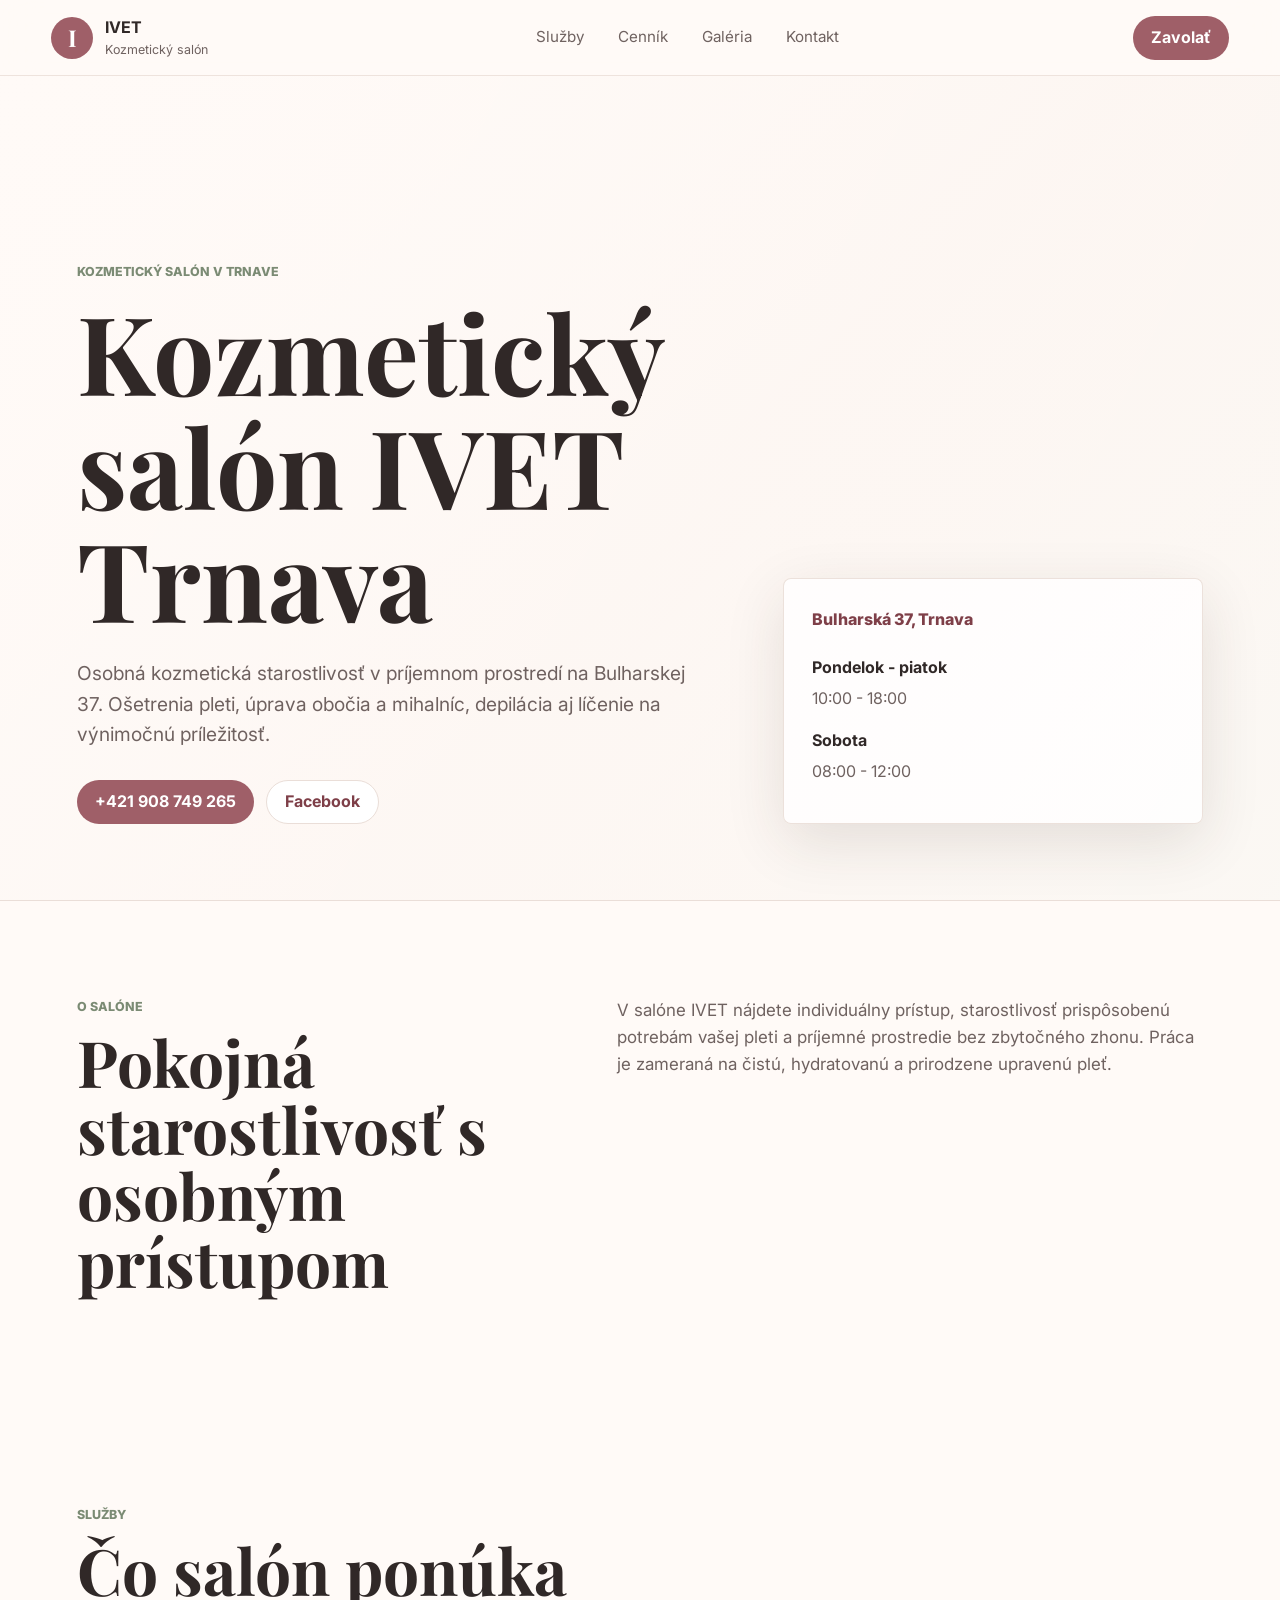
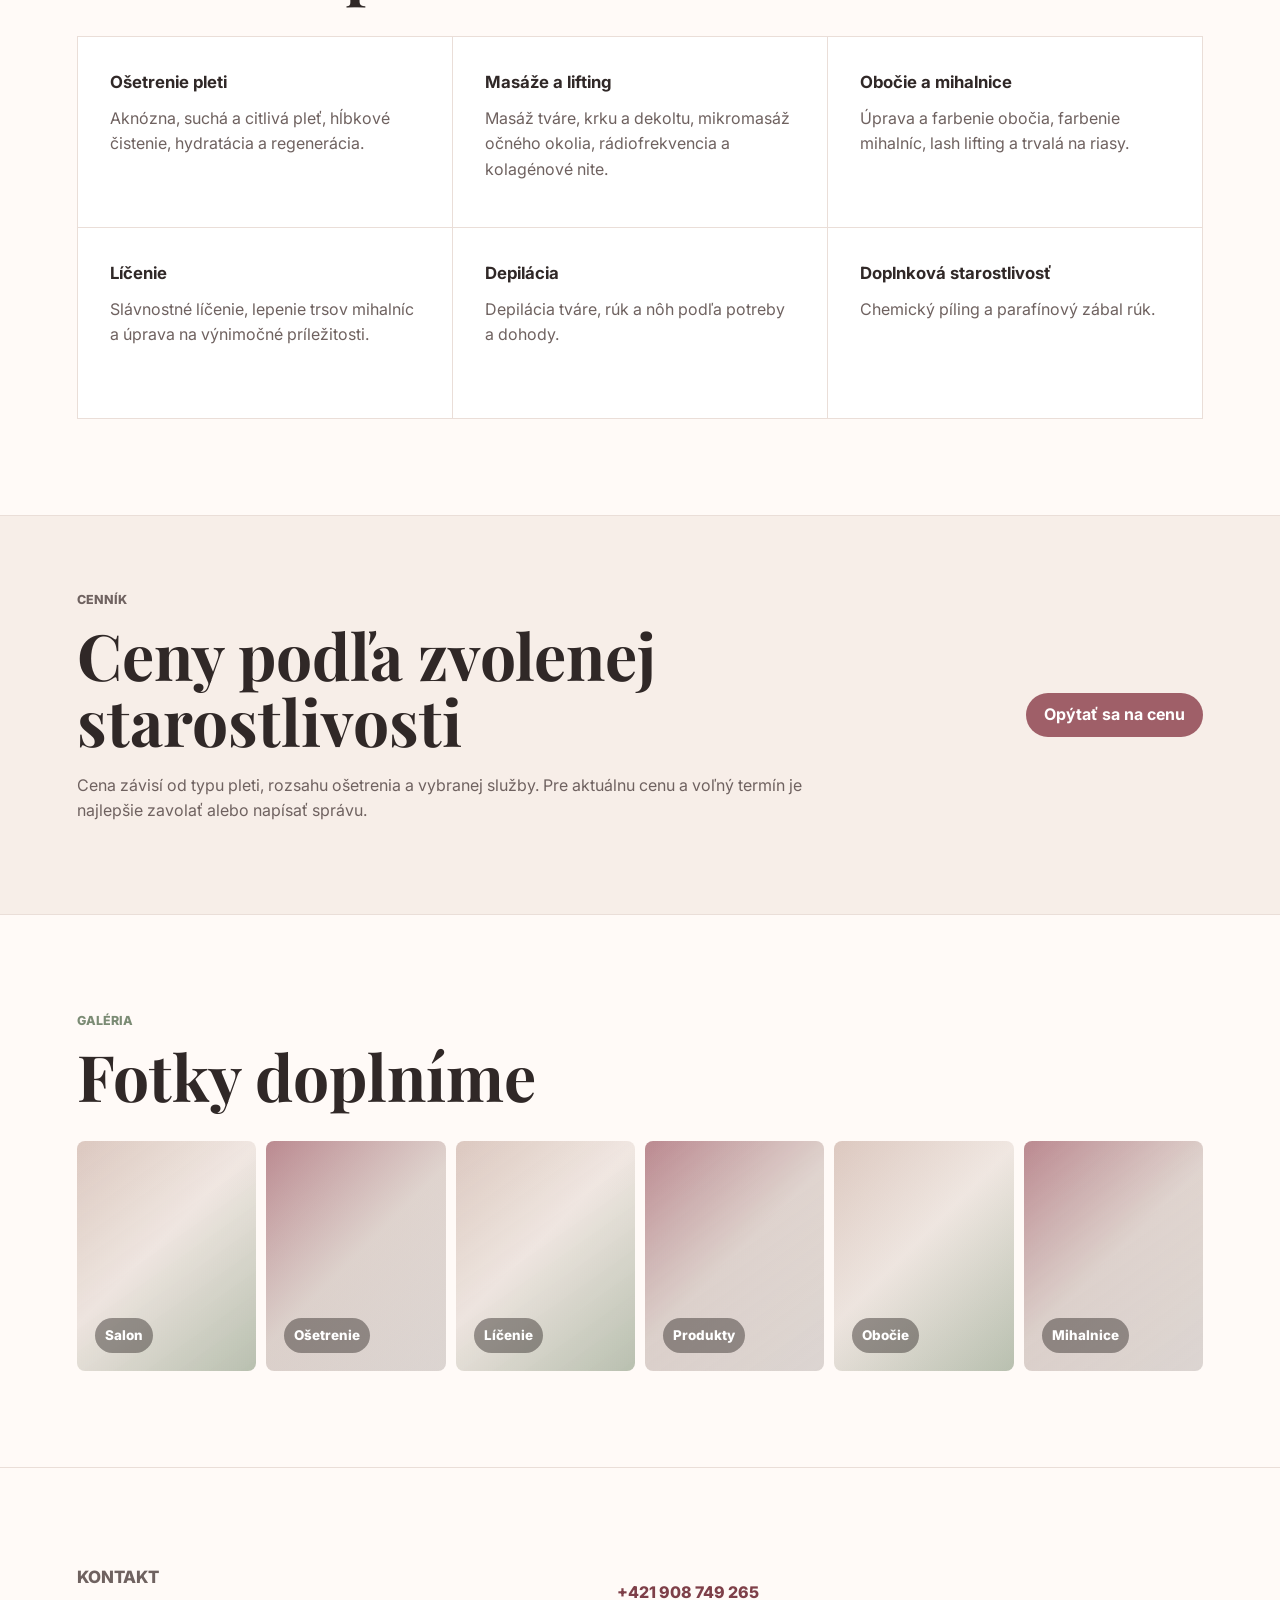
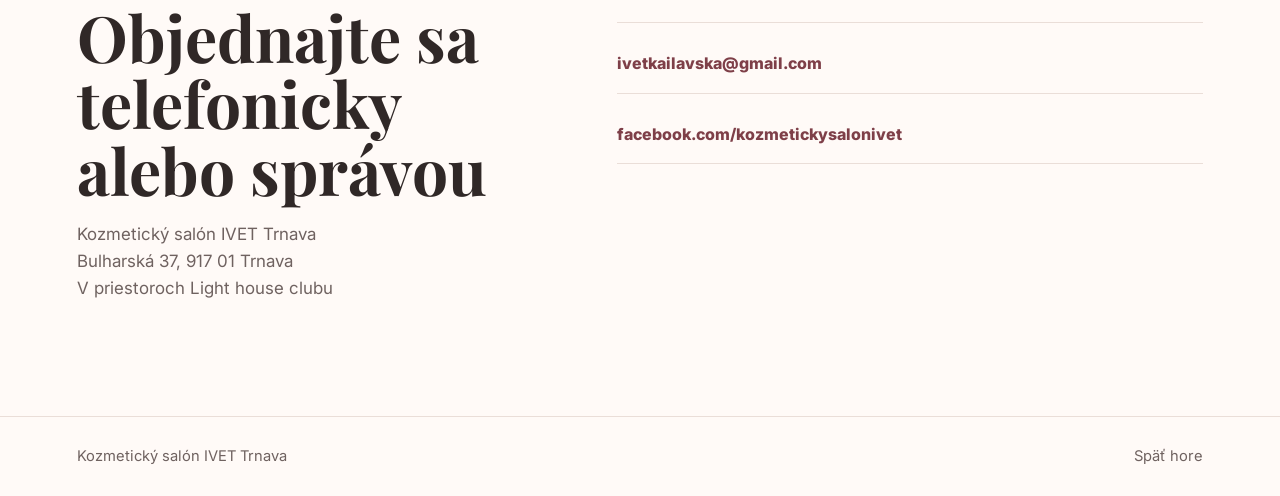
==== index.html @ cad1be72 "Initial salon website" ====
<!doctype html>
<html lang="sk">
  <head>
    <meta charset="utf-8" />
    <meta name="viewport" content="width=device-width, initial-scale=1" />
    <meta
      name="description"
      content="Kozmetický salón IVET Trnava - kozmetické ošetrenia pleti, obočie, mihalnice, depilácia a líčenie."
    />
    <title>Kozmetický salón IVET Trnava</title>
    <link rel="preconnect" href="https://fonts.googleapis.com" />
    <link rel="preconnect" href="https://fonts.gstatic.com" crossorigin />
    <link
      href="https://fonts.googleapis.com/css2?family=Inter:wght@400;500;600;700&family=Playfair+Display:wght@600;700&display=swap"
      rel="stylesheet"
    />
    <link rel="stylesheet" href="styles.css" />
  </head>
  <body>
    <header class="site-header" data-header>
      <a class="brand" href="#uvod" aria-label="Kozmetický salón IVET">
        <span class="brand-mark">I</span>
        <span>
          <strong>IVET</strong>
          <small>Kozmetický salón</small>
        </span>
      </a>
      <nav class="nav" aria-label="Hlavná navigácia">
        <a href="#sluzby">Služby</a>
        <a href="#cennik">Cenník</a>
        <a href="#galeria">Galéria</a>
        <a href="#kontakt">Kontakt</a>
      </nav>
      <a class="call-link" href="tel:+421908749265">Zavolať</a>
    </header>

    <main>
      <section class="hero" id="uvod">
        <div class="hero-copy">
          <p class="eyebrow">Kozmetický salón v Trnave</p>
          <h1>Kozmetický salón IVET Trnava</h1>
          <p class="lead">
            Osobná kozmetická starostlivosť v príjemnom prostredí na Bulharskej
            37. Ošetrenia pleti, úprava obočia a mihalníc, depilácia aj líčenie
            na výnimočnú príležitosť.
          </p>
          <div class="hero-actions">
            <a class="button primary" href="tel:+421908749265">+421 908 749 265</a>
            <a
              class="button secondary"
              href="https://www.facebook.com/kozmetickysalonivet"
              target="_blank"
              rel="noreferrer"
              >Facebook</a
            >
          </div>
        </div>
        <div class="hero-panel" aria-label="Základné informácie">
          <p>Bulharská 37, Trnava</p>
          <strong>Pondelok - piatok</strong>
          <span>10:00 - 18:00</span>
          <strong>Sobota</strong>
          <span>08:00 - 12:00</span>
        </div>
      </section>

      <section class="intro section">
        <div>
          <p class="eyebrow">O salóne</p>
          <h2>Pokojná starostlivosť s osobným prístupom</h2>
        </div>
        <p>
          V salóne IVET nájdete individuálny prístup, starostlivosť prispôsobenú
          potrebám vašej pleti a príjemné prostredie bez zbytočného zhonu.
          Práca je zameraná na čistú, hydratovanú a prirodzene upravenú pleť.
        </p>
      </section>

      <section class="section" id="sluzby">
        <div class="section-heading">
          <p class="eyebrow">Služby</p>
          <h2>Čo salón ponúka</h2>
        </div>
        <div class="service-grid">
          <article>
            <h3>Ošetrenie pleti</h3>
            <p>Aknózna, suchá a citlivá pleť, hĺbkové čistenie, hydratácia a regenerácia.</p>
          </article>
          <article>
            <h3>Masáže a lifting</h3>
            <p>Masáž tváre, krku a dekoltu, mikromasáž očného okolia, rádiofrekvencia a kolagénové nite.</p>
          </article>
          <article>
            <h3>Obočie a mihalnice</h3>
            <p>Úprava a farbenie obočia, farbenie mihalníc, lash lifting a trvalá na riasy.</p>
          </article>
          <article>
            <h3>Líčenie</h3>
            <p>Slávnostné líčenie, lepenie trsov mihalníc a úprava na výnimočné príležitosti.</p>
          </article>
          <article>
            <h3>Depilácia</h3>
            <p>Depilácia tváre, rúk a nôh podľa potreby a dohody.</p>
          </article>
          <article>
            <h3>Doplnková starostlivosť</h3>
            <p>Chemický píling a parafínový zábal rúk.</p>
          </article>
        </div>
      </section>

      <section class="price-band" id="cennik">
        <div>
          <p class="eyebrow">Cenník</p>
          <h2>Ceny podľa zvolenej starostlivosti</h2>
          <p>
            Cena závisí od typu pleti, rozsahu ošetrenia a vybranej služby.
            Pre aktuálnu cenu a voľný termín je najlepšie zavolať alebo napísať
            správu.
          </p>
        </div>
        <a class="button primary" href="tel:+421908749265">Opýtať sa na cenu</a>
      </section>

      <section class="section" id="galeria">
        <div class="section-heading">
          <p class="eyebrow">Galéria</p>
          <h2>Fotky doplníme</h2>
        </div>
        <div class="gallery">
          <div class="gallery-item"><span>Salon</span></div>
          <div class="gallery-item"><span>Ošetrenie</span></div>
          <div class="gallery-item"><span>Líčenie</span></div>
          <div class="gallery-item"><span>Produkty</span></div>
          <div class="gallery-item"><span>Obočie</span></div>
          <div class="gallery-item"><span>Mihalnice</span></div>
        </div>
      </section>

      <section class="contact section" id="kontakt">
        <div>
          <p class="eyebrow">Kontakt</p>
          <h2>Objednajte sa telefonicky alebo správou</h2>
          <p>
            Kozmetický salón IVET Trnava<br />
            Bulharská 37, 917 01 Trnava<br />
            V priestoroch Light house clubu
          </p>
        </div>
        <div class="contact-list">
          <a href="tel:+421908749265">+421 908 749 265</a>
          <a href="mailto:ivetkailavska@gmail.com">ivetkailavska@gmail.com</a>
          <a
            href="https://www.facebook.com/kozmetickysalonivet"
            target="_blank"
            rel="noreferrer"
            >facebook.com/kozmetickysalonivet</a
          >
        </div>
      </section>
    </main>

    <footer class="site-footer">
      <span>Kozmetický salón IVET Trnava</span>
      <a href="#uvod">Späť hore</a>
    </footer>

    <script src="script.js"></script>
  </body>
</html>
---- styles.css ----
:root {
  --bg: #fffaf7;
  --surface: #ffffff;
  --text: #302827;
  --muted: #6f6260;
  --line: #eaded8;
  --accent: #9f5f68;
  --accent-dark: #7e3f48;
  --sage: #7b8b74;
  --cream: #f7eee8;
  --shadow: 0 18px 60px rgba(58, 38, 33, 0.12);
}

* {
  box-sizing: border-box;
}

html {
  scroll-behavior: smooth;
}

body {
  margin: 0;
  background: var(--bg);
  color: var(--text);
  font-family: Inter, Arial, sans-serif;
  line-height: 1.6;
}

a {
  color: inherit;
  text-decoration: none;
}

.site-header {
  position: sticky;
  top: 0;
  z-index: 10;
  display: flex;
  align-items: center;
  justify-content: space-between;
  gap: 24px;
  min-height: 76px;
  padding: 14px clamp(18px, 4vw, 56px);
  background: rgba(255, 250, 247, 0.9);
  border-bottom: 1px solid rgba(234, 222, 216, 0.8);
  backdrop-filter: blur(18px);
  transition: box-shadow 160ms ease, background 160ms ease;
}

.site-header.is-scrolled {
  background: rgba(255, 250, 247, 0.96);
  box-shadow: 0 10px 30px rgba(58, 38, 33, 0.08);
}

.brand {
  display: inline-flex;
  align-items: center;
  gap: 12px;
  min-width: 190px;
}

.brand-mark {
  display: grid;
  width: 42px;
  height: 42px;
  place-items: center;
  border-radius: 50%;
  background: var(--accent);
  color: #fff;
  font-family: "Playfair Display", Georgia, serif;
  font-size: 1.45rem;
  font-weight: 700;
}

.brand strong,
.brand small {
  display: block;
}

.brand small {
  color: var(--muted);
  font-size: 0.78rem;
}

.nav {
  display: flex;
  align-items: center;
  justify-content: center;
  gap: clamp(14px, 3vw, 34px);
  color: var(--muted);
  font-size: 0.95rem;
}

.nav a,
.site-footer a {
  transition: color 160ms ease;
}

.nav a:hover,
.site-footer a:hover {
  color: var(--accent-dark);
}

.call-link,
.button {
  display: inline-flex;
  align-items: center;
  justify-content: center;
  min-height: 44px;
  padding: 0 18px;
  border-radius: 999px;
  font-weight: 700;
  white-space: nowrap;
}

.call-link,
.button.primary {
  background: var(--accent);
  color: #fff;
}

.button.secondary {
  border: 1px solid var(--line);
  background: #fff;
  color: var(--accent-dark);
}

.hero {
  display: grid;
  grid-template-columns: minmax(0, 1fr) minmax(280px, 420px);
  gap: clamp(28px, 6vw, 72px);
  align-items: end;
  min-height: calc(100vh - 76px);
  padding: clamp(56px, 9vw, 112px) clamp(18px, 6vw, 88px) clamp(44px, 7vw, 76px);
  background:
    linear-gradient(115deg, rgba(255, 250, 247, 0.96), rgba(255, 250, 247, 0.76)),
    linear-gradient(135deg, #fffaf7, #f3e5dc 54%, #eef1e9);
}

.hero-copy {
  max-width: 760px;
}

.eyebrow {
  margin: 0 0 12px;
  color: var(--sage);
  font-size: 0.78rem;
  font-weight: 800;
  letter-spacing: 0;
  text-transform: uppercase;
}

h1,
h2,
h3,
p {
  margin-top: 0;
}

h1,
h2 {
  font-family: "Playfair Display", Georgia, serif;
  line-height: 1.04;
}

h1 {
  max-width: 760px;
  margin-bottom: 24px;
  font-size: 6.8rem;
}

h2 {
  margin-bottom: 18px;
  font-size: 4rem;
}

h3 {
  margin-bottom: 10px;
  font-size: 1.05rem;
}

.lead {
  max-width: 650px;
  color: var(--muted);
  font-size: 1.2rem;
}

.hero-actions {
  display: flex;
  flex-wrap: wrap;
  gap: 12px;
  margin-top: 30px;
}

.hero-panel {
  display: grid;
  gap: 6px;
  padding: 28px;
  background: rgba(255, 255, 255, 0.78);
  border: 1px solid rgba(234, 222, 216, 0.9);
  border-radius: 8px;
  box-shadow: var(--shadow);
}

.hero-panel p {
  margin-bottom: 16px;
  color: var(--accent-dark);
  font-weight: 800;
}

.hero-panel span {
  margin-bottom: 10px;
  color: var(--muted);
}

.section {
  padding: clamp(54px, 8vw, 96px) clamp(18px, 6vw, 88px);
}

.intro,
.contact {
  display: grid;
  grid-template-columns: minmax(220px, 0.8fr) minmax(0, 1fr);
  gap: clamp(24px, 6vw, 72px);
  align-items: start;
  border-top: 1px solid var(--line);
}

.intro p:last-child,
.contact p {
  color: var(--muted);
  font-size: 1.06rem;
}

.section-heading {
  max-width: 760px;
  margin-bottom: 32px;
}

.service-grid {
  display: grid;
  grid-template-columns: repeat(3, minmax(0, 1fr));
  gap: 1px;
  background: var(--line);
  border: 1px solid var(--line);
}

.service-grid article {
  min-height: 190px;
  padding: clamp(22px, 3vw, 32px);
  background: var(--surface);
}

.service-grid p {
  margin-bottom: 0;
  color: var(--muted);
}

.price-band {
  display: grid;
  grid-template-columns: minmax(0, 1fr) auto;
  gap: 26px;
  align-items: center;
  padding: clamp(42px, 7vw, 74px) clamp(18px, 6vw, 88px);
  background: var(--cream);
  border-block: 1px solid var(--line);
}

.price-band p {
  max-width: 760px;
  color: var(--muted);
}

.gallery {
  display: grid;
  grid-template-columns: repeat(6, minmax(0, 1fr));
  gap: 10px;
}

.gallery-item {
  display: grid;
  min-height: 230px;
  place-items: end start;
  padding: 18px;
  overflow: hidden;
  border-radius: 8px;
  background:
    linear-gradient(145deg, rgba(255, 255, 255, 0.04), rgba(48, 40, 39, 0.1)),
    linear-gradient(135deg, #dbc6bd, #f7eee8 45%, #c8d1bf);
  color: #fff;
  font-weight: 800;
}

.gallery-item:nth-child(2n) {
  background:
    linear-gradient(145deg, rgba(255, 255, 255, 0.05), rgba(48, 40, 39, 0.14)),
    linear-gradient(135deg, #b7838a, #eaded8 50%, #f8f1ed);
}

.gallery-item span {
  padding: 7px 10px;
  border-radius: 999px;
  background: rgba(48, 40, 39, 0.45);
  font-size: 0.84rem;
}

.contact-list {
  display: grid;
  gap: 12px;
}

.contact-list a {
  display: block;
  padding: 16px 0;
  border-bottom: 1px solid var(--line);
  color: var(--accent-dark);
  font-weight: 800;
  overflow-wrap: anywhere;
}

.site-footer {
  display: flex;
  justify-content: space-between;
  gap: 20px;
  padding: 28px clamp(18px, 6vw, 88px);
  border-top: 1px solid var(--line);
  color: var(--muted);
  font-size: 0.92rem;
}

@media (max-width: 920px) {
  .site-header {
    flex-wrap: wrap;
  }

  .brand {
    min-width: auto;
  }

  .nav {
    order: 3;
    width: 100%;
    justify-content: flex-start;
    overflow-x: auto;
    padding-bottom: 2px;
  }

  .hero,
  .intro,
  .contact,
  .price-band {
    grid-template-columns: 1fr;
  }

  .hero {
    min-height: auto;
  }

  h1 {
    font-size: 4.8rem;
  }

  h2 {
    font-size: 3rem;
  }

  .price-band .button {
    justify-self: start;
  }

  .service-grid {
    grid-template-columns: repeat(2, minmax(0, 1fr));
  }

  .gallery {
    grid-template-columns: repeat(3, minmax(0, 1fr));
  }
}

@media (max-width: 620px) {
  .site-header {
    gap: 12px;
    min-height: auto;
  }

  .brand small {
    display: none;
  }

  .call-link {
    min-height: 40px;
    padding-inline: 14px;
  }

  .service-grid,
  .gallery {
    grid-template-columns: 1fr;
  }

  h1 {
    font-size: 3.1rem;
  }

  h2 {
    font-size: 2.2rem;
  }

  .lead {
    font-size: 1.05rem;
  }

  .gallery-item {
    min-height: 180px;
  }

  .site-footer {
    flex-direction: column;
  }
}
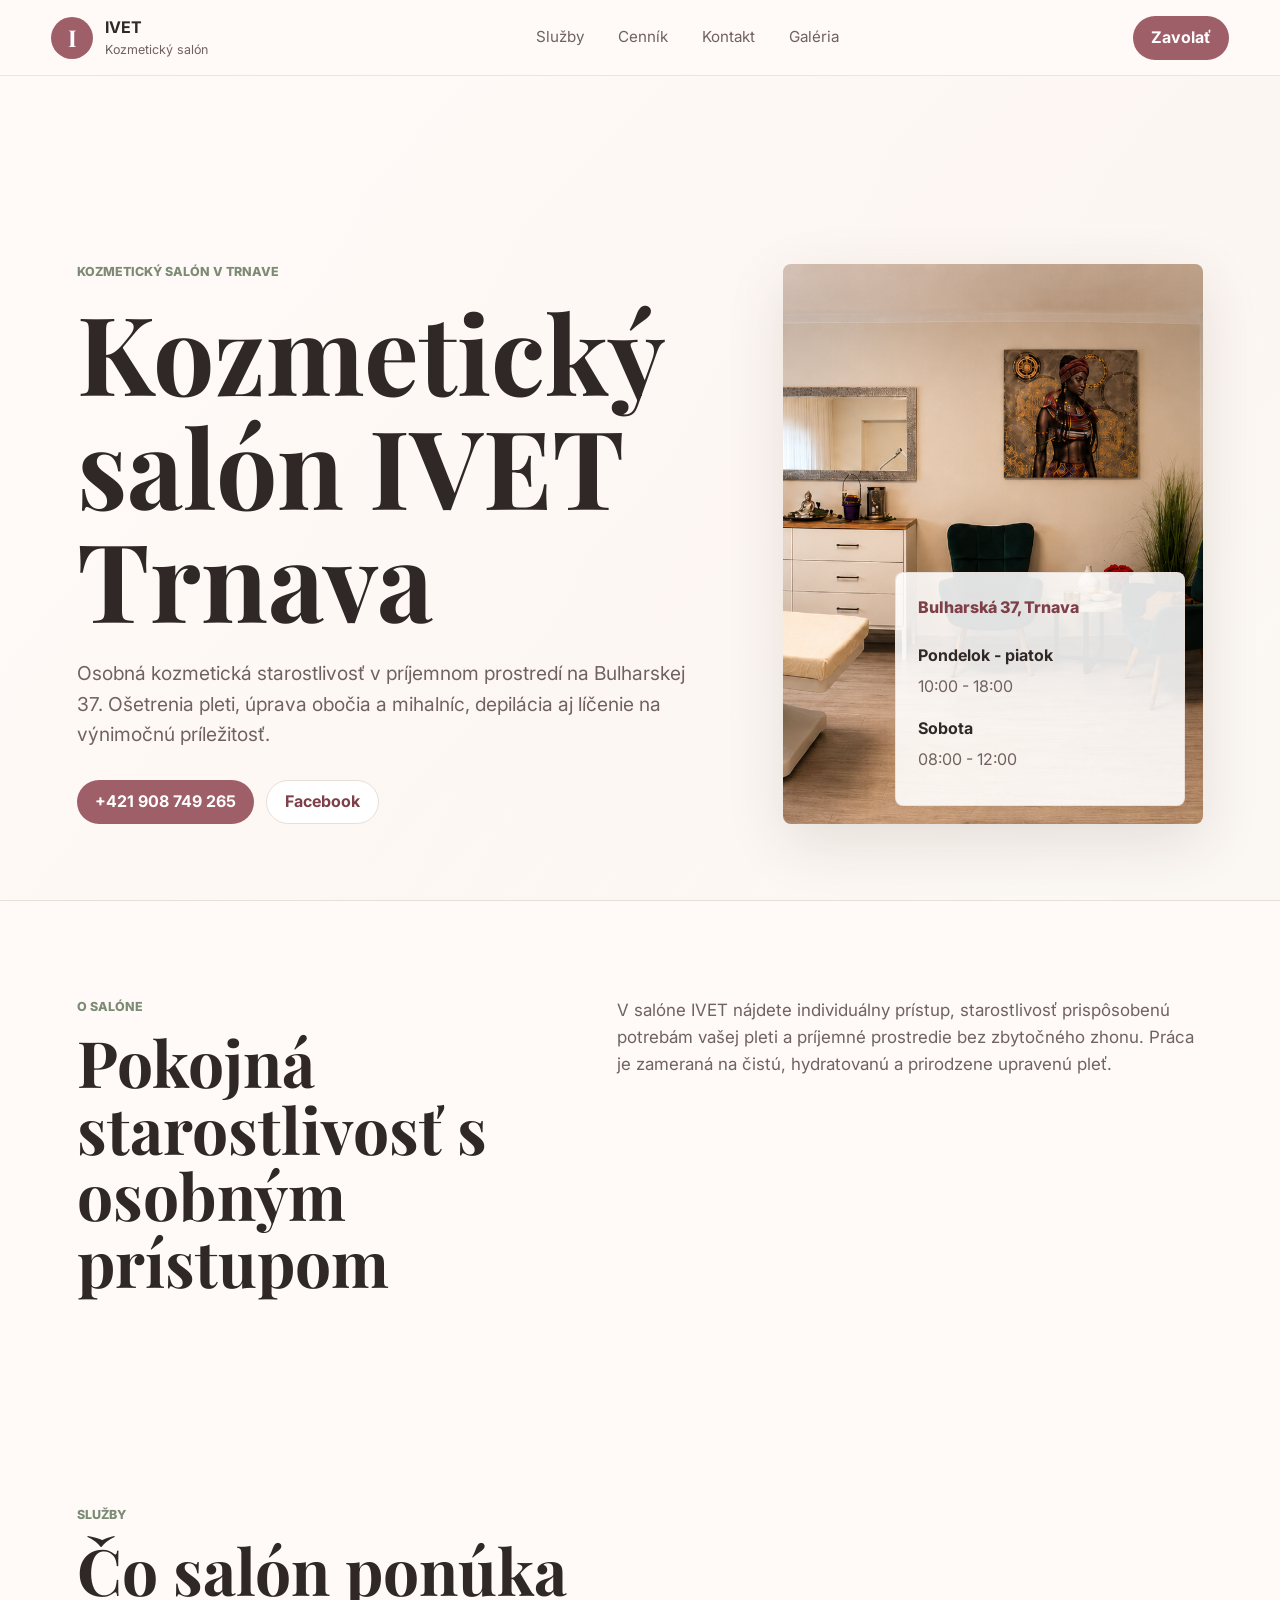
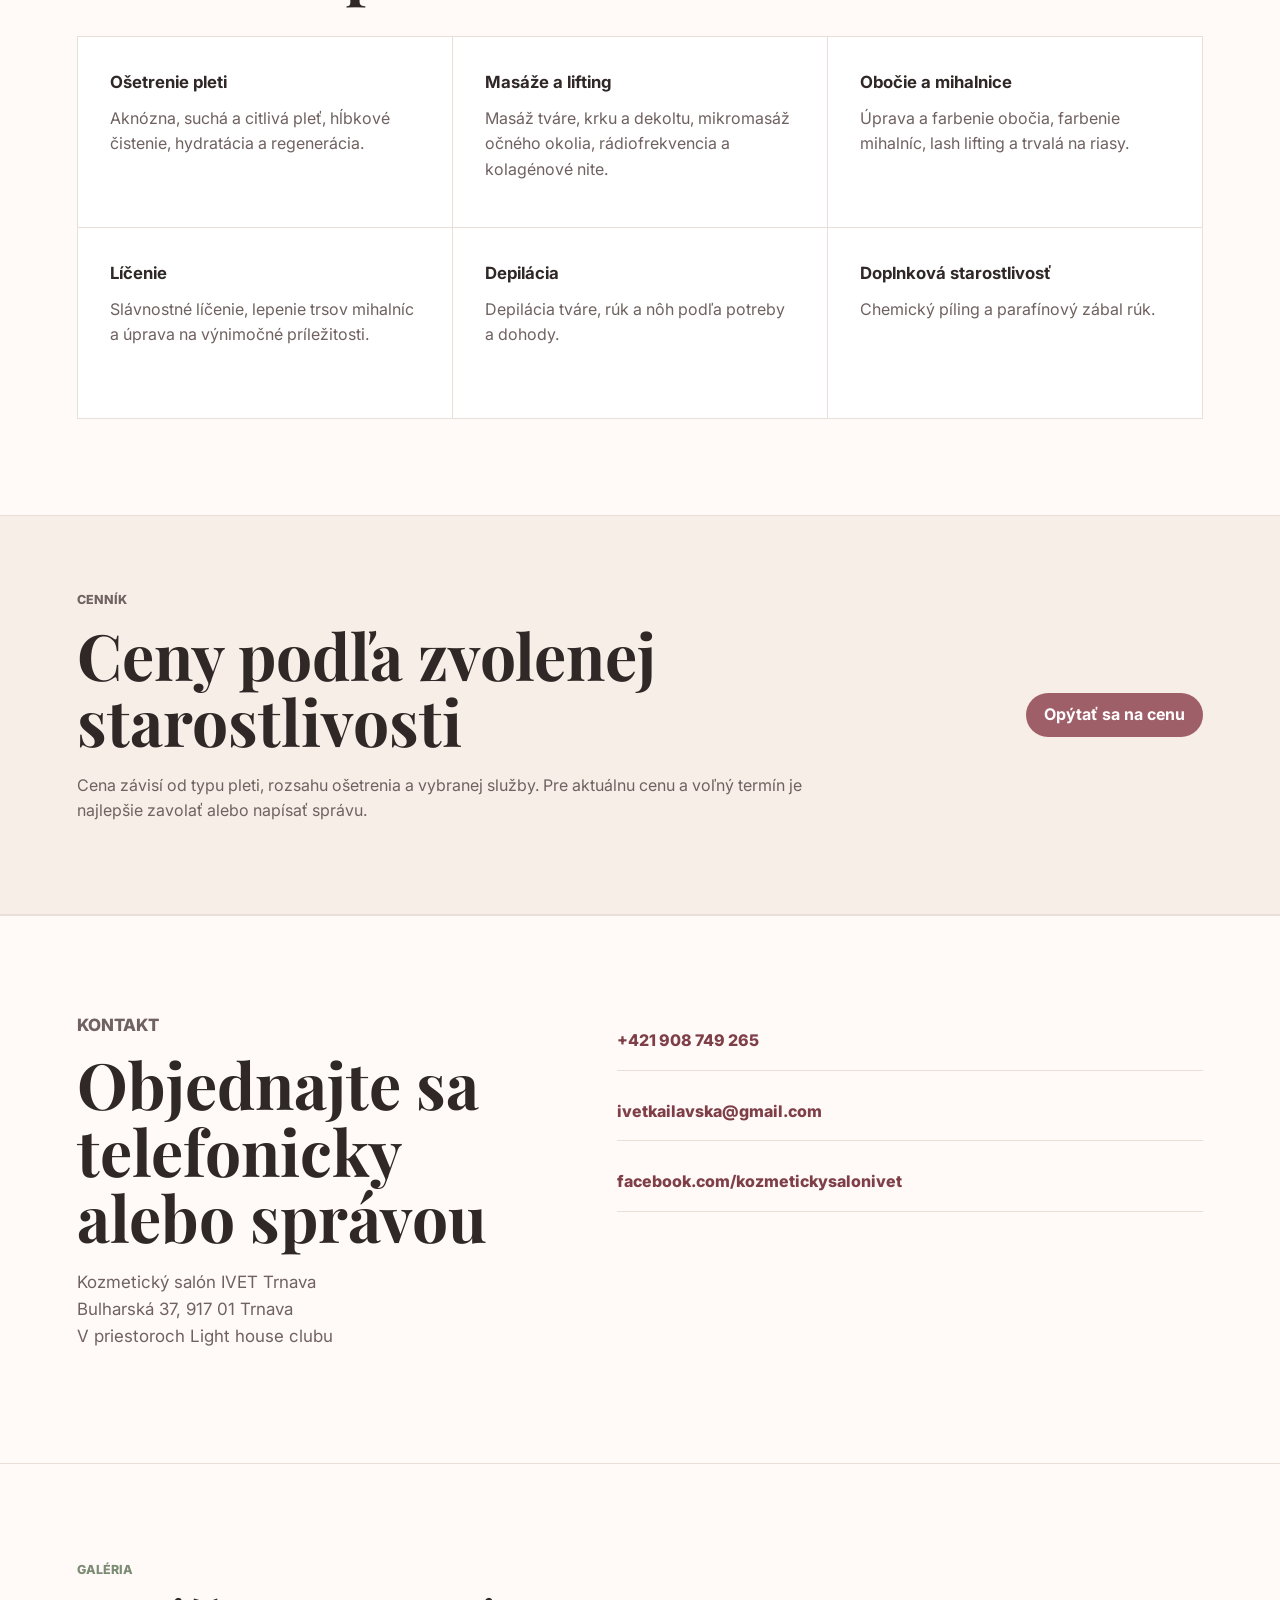
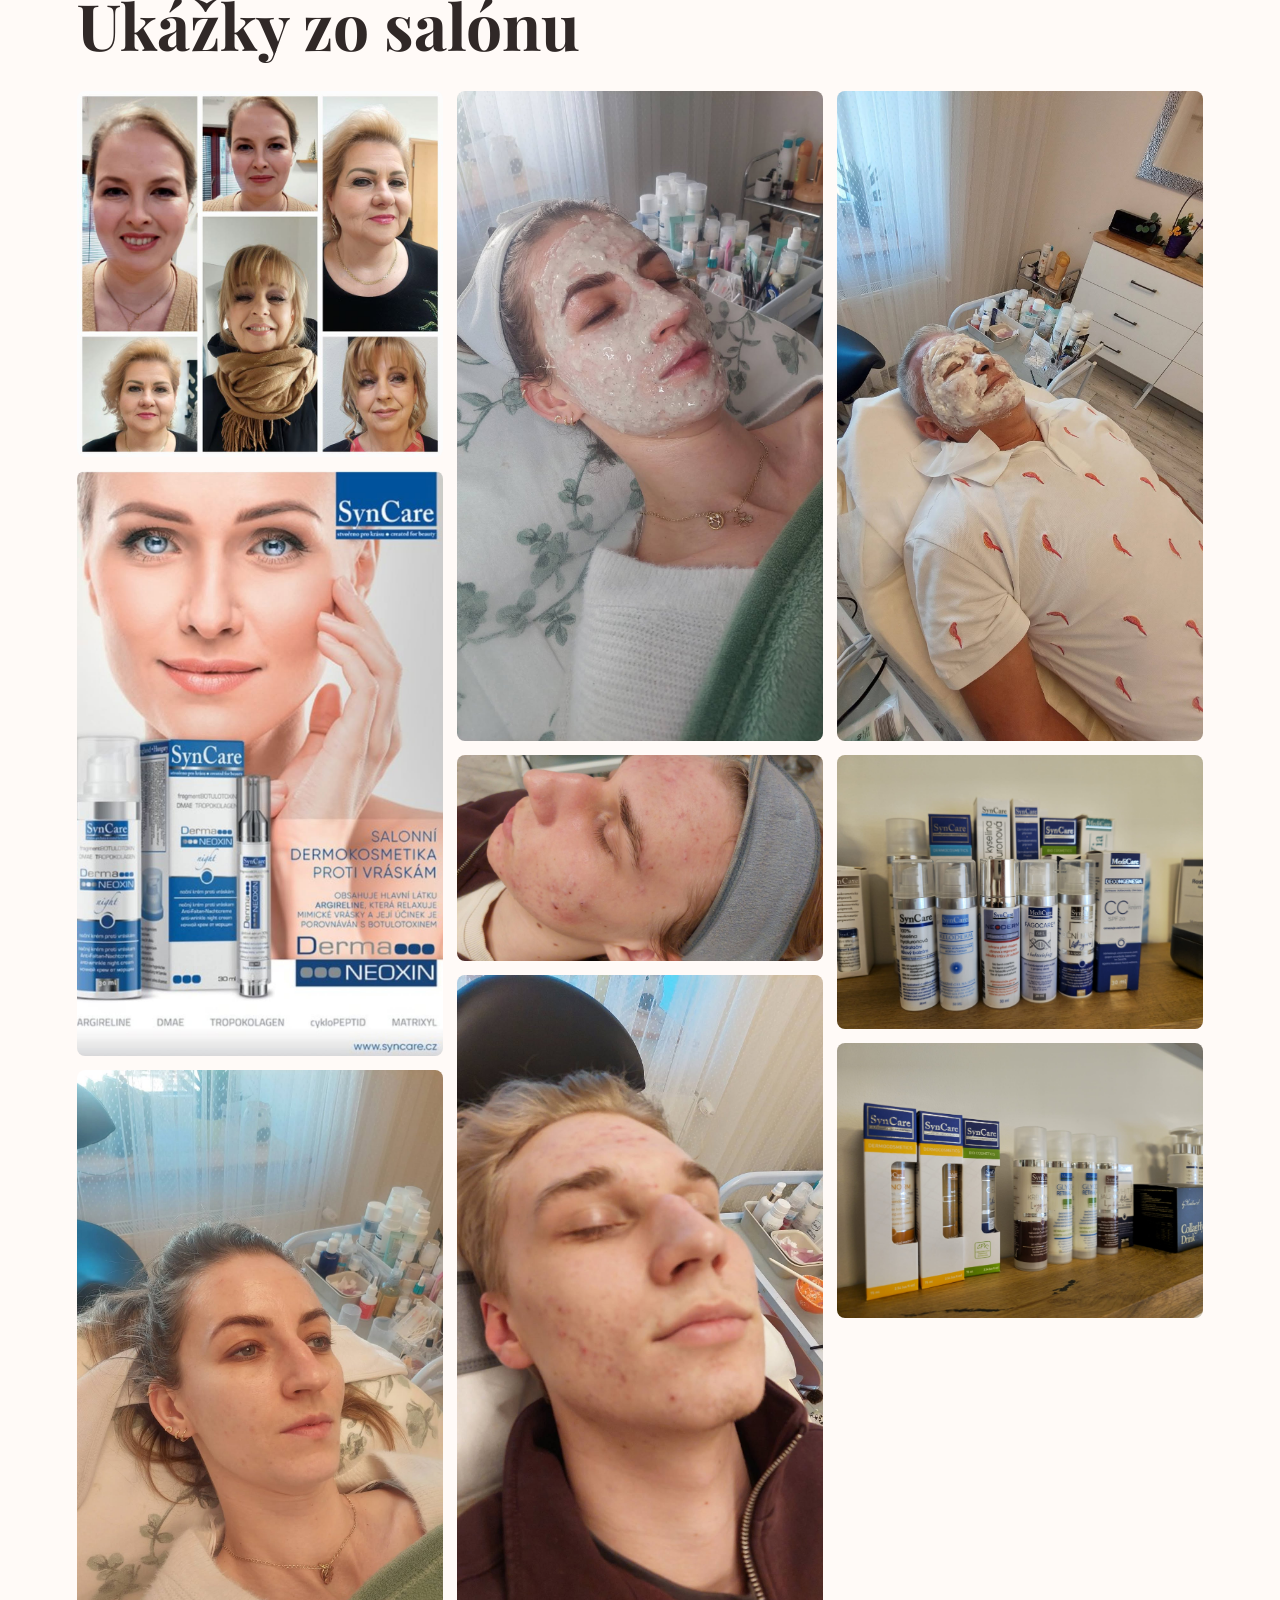
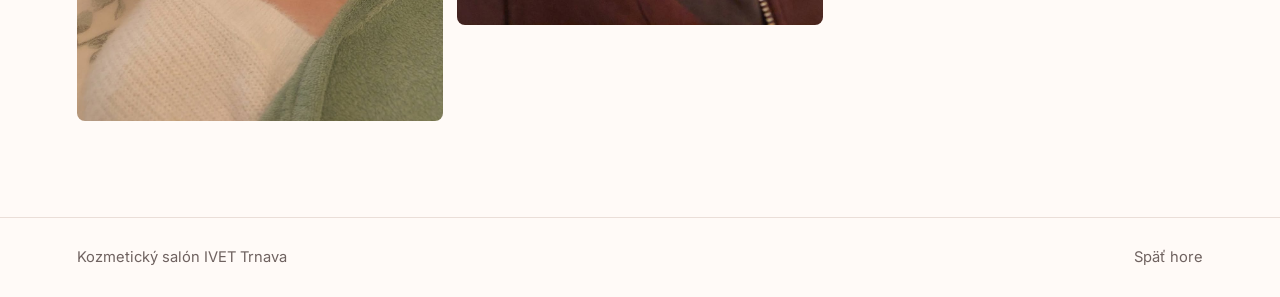
==== commit e1f8fcd4: "Add salon photos to homepage and gallery" ====
--- a/index.html
+++ b/index.html
@@ -28,8 +28,8 @@
       <nav class="nav" aria-label="Hlavná navigácia">
         <a href="#sluzby">Služby</a>
         <a href="#cennik">Cenník</a>
+        <a href="#kontakt">Kontakt</a>
         <a href="#galeria">Galéria</a>
-        <a href="#kontakt">Kontakt</a>
       </nav>
       <a class="call-link" href="tel:+421908749265">Zavolať</a>
     </header>
@@ -55,12 +55,15 @@
             >
           </div>
         </div>
-        <div class="hero-panel" aria-label="Základné informácie">
-          <p>Bulharská 37, Trnava</p>
-          <strong>Pondelok - piatok</strong>
-          <span>10:00 - 18:00</span>
-          <strong>Sobota</strong>
-          <span>08:00 - 12:00</span>
+        <div class="hero-photo">
+          <img src="assets/titulka.png" alt="Kozmetický salón IVET Trnava" />
+          <div class="hero-panel" aria-label="Základné informácie">
+            <p>Bulharská 37, Trnava</p>
+            <strong>Pondelok - piatok</strong>
+            <span>10:00 - 18:00</span>
+            <strong>Sobota</strong>
+            <span>08:00 - 12:00</span>
+          </div>
         </div>
       </section>
 
@@ -122,21 +125,6 @@
         <a class="button primary" href="tel:+421908749265">Opýtať sa na cenu</a>
       </section>
 
-      <section class="section" id="galeria">
-        <div class="section-heading">
-          <p class="eyebrow">Galéria</p>
-          <h2>Fotky doplníme</h2>
-        </div>
-        <div class="gallery">
-          <div class="gallery-item"><span>Salon</span></div>
-          <div class="gallery-item"><span>Ošetrenie</span></div>
-          <div class="gallery-item"><span>Líčenie</span></div>
-          <div class="gallery-item"><span>Produkty</span></div>
-          <div class="gallery-item"><span>Obočie</span></div>
-          <div class="gallery-item"><span>Mihalnice</span></div>
-        </div>
-      </section>
-
       <section class="contact section" id="kontakt">
         <div>
           <p class="eyebrow">Kontakt</p>
@@ -158,6 +146,24 @@
           >
         </div>
       </section>
+
+      <section class="section gallery-section" id="galeria">
+        <div class="section-heading">
+          <p class="eyebrow">Galéria</p>
+          <h2>Ukážky zo salónu</h2>
+        </div>
+        <div class="gallery">
+          <img src="assets/gallery/foto-01.jpg" alt="Ukážka zo salónu IVET" loading="lazy" />
+          <img src="assets/gallery/foto-02.jpg" alt="Ukážka zo salónu IVET" loading="lazy" />
+          <img src="assets/gallery/foto-03.jpg" alt="Ukážka zo salónu IVET" loading="lazy" />
+          <img src="assets/gallery/foto-04.jpg" alt="Ukážka zo salónu IVET" loading="lazy" />
+          <img src="assets/gallery/foto-05.jpg" alt="Ukážka zo salónu IVET" loading="lazy" />
+          <img src="assets/gallery/foto-06.jpg" alt="Ukážka zo salónu IVET" loading="lazy" />
+          <img src="assets/gallery/foto-07.jpg" alt="Ukážka zo salónu IVET" loading="lazy" />
+          <img src="assets/gallery/foto-08.jpeg" alt="Ukážka zo salónu IVET" loading="lazy" />
+          <img src="assets/gallery/foto-09.jpeg" alt="Ukážka zo salónu IVET" loading="lazy" />
+        </div>
+      </section>
     </main>
 
     <footer class="site-footer">
--- a/styles.css
+++ b/styles.css
@@ -194,13 +194,33 @@
 }
 
 .hero-panel {
+  position: absolute;
+  right: 18px;
+  bottom: 18px;
   display: grid;
   gap: 6px;
-  padding: 28px;
-  background: rgba(255, 255, 255, 0.78);
+  width: min(78%, 290px);
+  padding: 22px;
+  background: rgba(255, 255, 255, 0.88);
   border: 1px solid rgba(234, 222, 216, 0.9);
   border-radius: 8px;
   box-shadow: var(--shadow);
+}
+
+.hero-photo {
+  position: relative;
+  min-height: 560px;
+  overflow: hidden;
+  border-radius: 8px;
+  box-shadow: var(--shadow);
+}
+
+.hero-photo img {
+  display: block;
+  width: 100%;
+  height: 100%;
+  min-height: 560px;
+  object-fit: cover;
 }
 
 .hero-panel p {
@@ -272,42 +292,27 @@
   color: var(--muted);
 }
 
+.contact-list {
+  display: grid;
+  gap: 12px;
+}
+
+.gallery-section {
+  border-top: 1px solid var(--line);
+}
+
 .gallery {
-  display: grid;
-  grid-template-columns: repeat(6, minmax(0, 1fr));
-  gap: 10px;
-}
-
-.gallery-item {
-  display: grid;
-  min-height: 230px;
-  place-items: end start;
-  padding: 18px;
-  overflow: hidden;
+  column-count: 3;
+  column-gap: 14px;
+}
+
+.gallery img {
+  display: block;
+  width: 100%;
+  margin: 0 0 14px;
+  break-inside: avoid;
   border-radius: 8px;
-  background:
-    linear-gradient(145deg, rgba(255, 255, 255, 0.04), rgba(48, 40, 39, 0.1)),
-    linear-gradient(135deg, #dbc6bd, #f7eee8 45%, #c8d1bf);
-  color: #fff;
-  font-weight: 800;
-}
-
-.gallery-item:nth-child(2n) {
-  background:
-    linear-gradient(145deg, rgba(255, 255, 255, 0.05), rgba(48, 40, 39, 0.14)),
-    linear-gradient(135deg, #b7838a, #eaded8 50%, #f8f1ed);
-}
-
-.gallery-item span {
-  padding: 7px 10px;
-  border-radius: 999px;
-  background: rgba(48, 40, 39, 0.45);
-  font-size: 0.84rem;
-}
-
-.contact-list {
-  display: grid;
-  gap: 12px;
+  background: var(--cream);
 }
 
 .contact-list a {
@@ -357,6 +362,11 @@
     min-height: auto;
   }
 
+  .hero-photo,
+  .hero-photo img {
+    min-height: 440px;
+  }
+
   h1 {
     font-size: 4.8rem;
   }
@@ -374,7 +384,7 @@
   }
 
   .gallery {
-    grid-template-columns: repeat(3, minmax(0, 1fr));
+    column-count: 2;
   }
 }
 
@@ -393,9 +403,24 @@
     padding-inline: 14px;
   }
 
-  .service-grid,
+  .service-grid {
+    grid-template-columns: 1fr;
+  }
+
+  .hero-photo,
+  .hero-photo img {
+    min-height: 360px;
+  }
+
+  .hero-panel {
+    position: static;
+    width: auto;
+    border-radius: 0;
+    box-shadow: none;
+  }
+
   .gallery {
-    grid-template-columns: 1fr;
+    column-count: 1;
   }
 
   h1 {
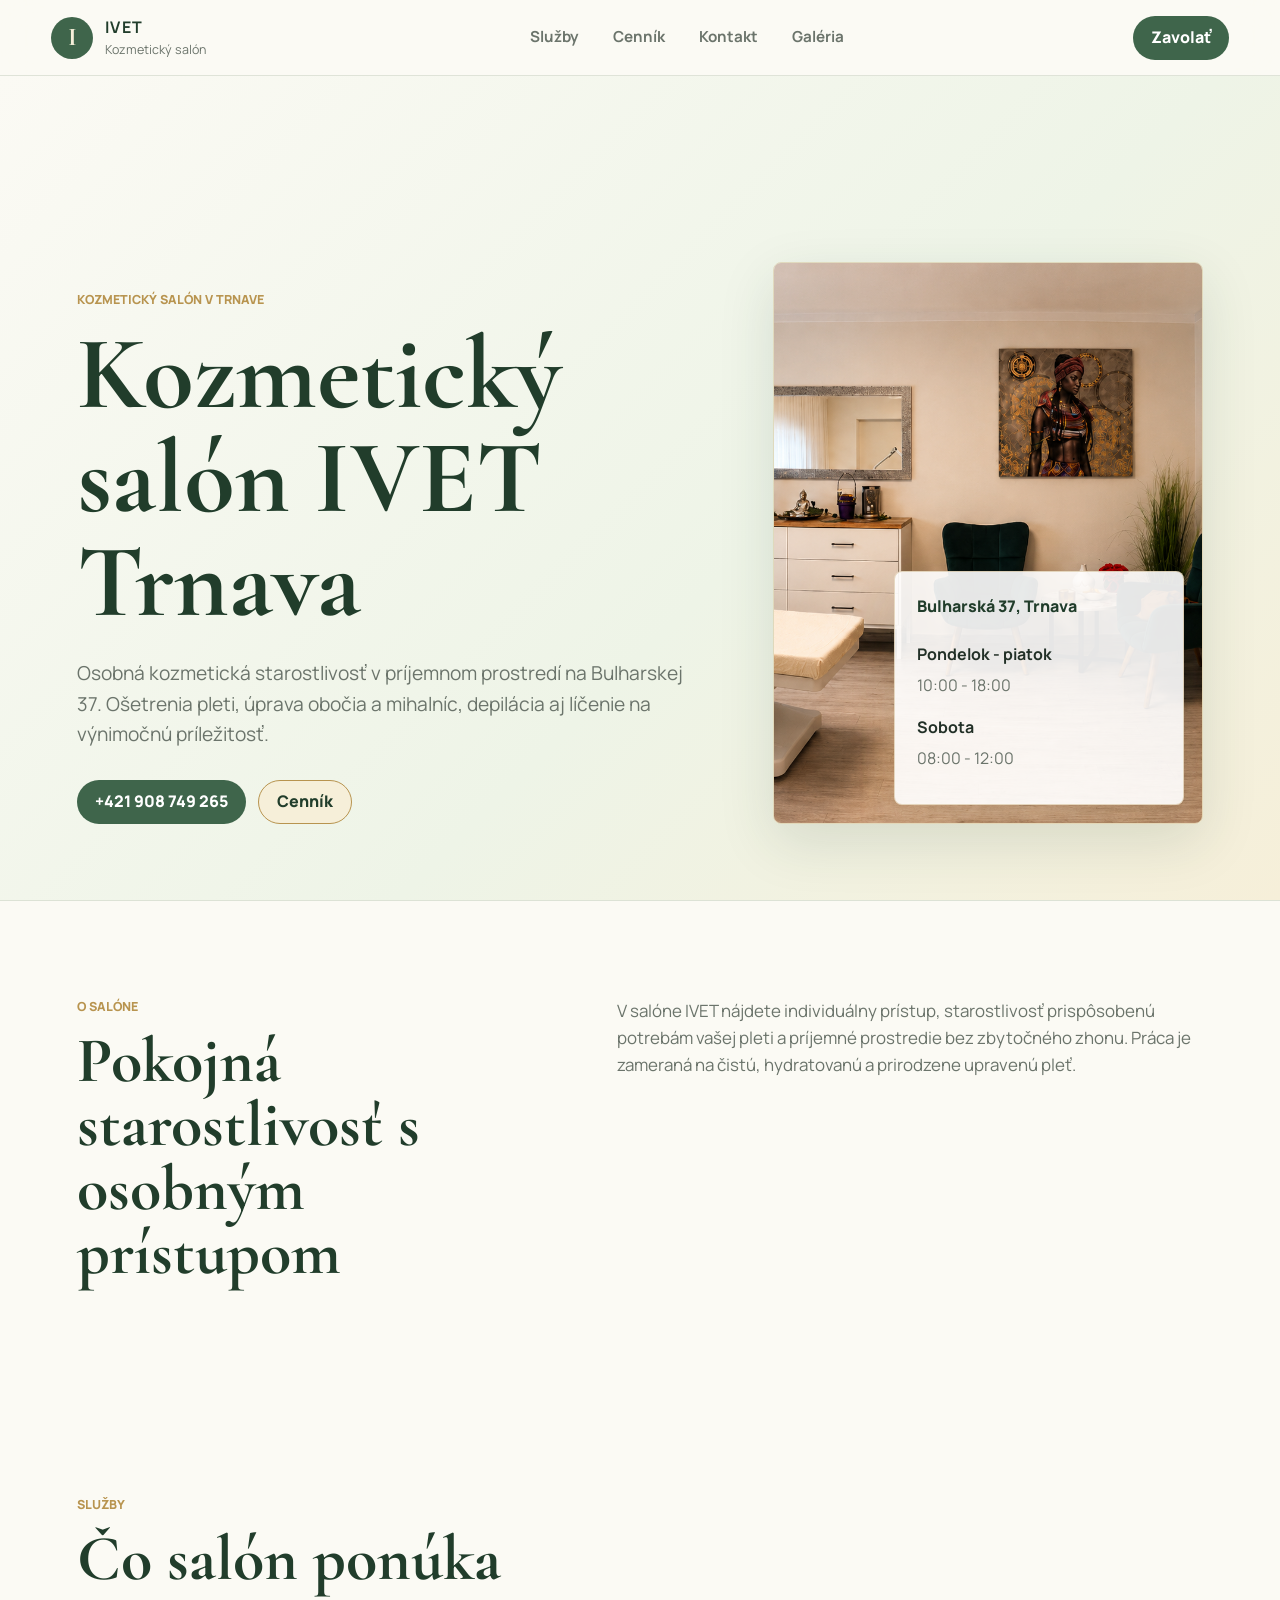
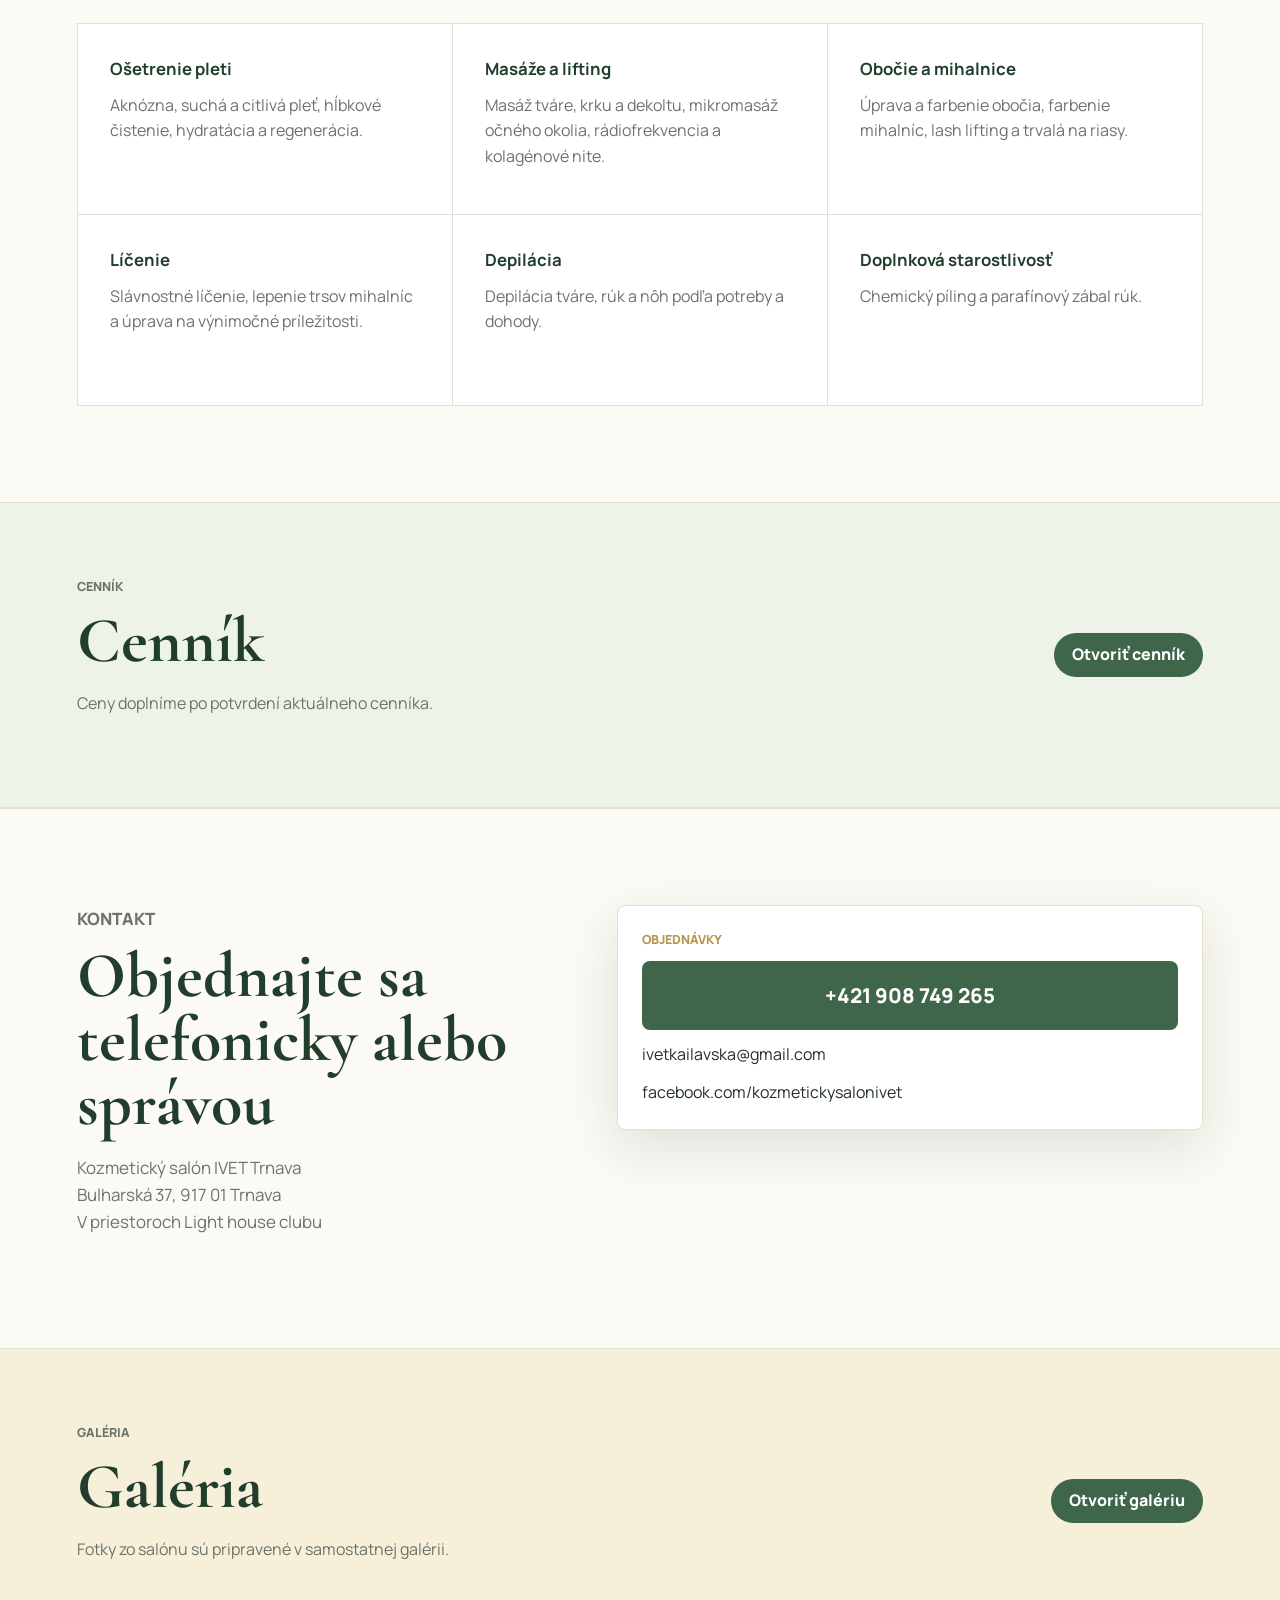
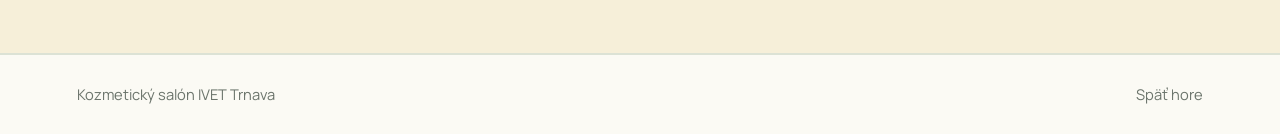
==== commit 9b258953: "Add price and gallery pages" ====
--- a/index.html
+++ b/index.html
@@ -11,14 +11,14 @@
     <link rel="preconnect" href="https://fonts.googleapis.com" />
     <link rel="preconnect" href="https://fonts.gstatic.com" crossorigin />
     <link
-      href="https://fonts.googleapis.com/css2?family=Inter:wght@400;500;600;700&family=Playfair+Display:wght@600;700&display=swap"
+      href="https://fonts.googleapis.com/css2?family=Cormorant+Garamond:wght@600;700&family=Manrope:wght@400;500;600;700;800&display=swap"
       rel="stylesheet"
     />
     <link rel="stylesheet" href="styles.css" />
   </head>
   <body>
     <header class="site-header" data-header>
-      <a class="brand" href="#uvod" aria-label="Kozmetický salón IVET">
+      <a class="brand" href="index.html" aria-label="Kozmetický salón IVET">
         <span class="brand-mark">I</span>
         <span>
           <strong>IVET</strong>
@@ -27,9 +27,9 @@
       </a>
       <nav class="nav" aria-label="Hlavná navigácia">
         <a href="#sluzby">Služby</a>
-        <a href="#cennik">Cenník</a>
+        <a href="cennik.html">Cenník</a>
         <a href="#kontakt">Kontakt</a>
-        <a href="#galeria">Galéria</a>
+        <a href="galeria.html">Galéria</a>
       </nav>
       <a class="call-link" href="tel:+421908749265">Zavolať</a>
     </header>
@@ -46,13 +46,7 @@
           </p>
           <div class="hero-actions">
             <a class="button primary" href="tel:+421908749265">+421 908 749 265</a>
-            <a
-              class="button secondary"
-              href="https://www.facebook.com/kozmetickysalonivet"
-              target="_blank"
-              rel="noreferrer"
-              >Facebook</a
-            >
+            <a class="button secondary" href="cennik.html">Cenník</a>
           </div>
         </div>
         <div class="hero-photo">
@@ -112,17 +106,13 @@
         </div>
       </section>
 
-      <section class="price-band" id="cennik">
+      <section class="link-band" id="cennik">
         <div>
           <p class="eyebrow">Cenník</p>
-          <h2>Ceny podľa zvolenej starostlivosti</h2>
-          <p>
-            Cena závisí od typu pleti, rozsahu ošetrenia a vybranej služby.
-            Pre aktuálnu cenu a voľný termín je najlepšie zavolať alebo napísať
-            správu.
-          </p>
+          <h2>Cenník</h2>
+          <p>Ceny doplníme po potvrdení aktuálneho cenníka.</p>
         </div>
-        <a class="button primary" href="tel:+421908749265">Opýtať sa na cenu</a>
+        <a class="button primary" href="cennik.html">Otvoriť cenník</a>
       </section>
 
       <section class="contact section" id="kontakt">
@@ -135,8 +125,9 @@
             V priestoroch Light house clubu
           </p>
         </div>
-        <div class="contact-list">
-          <a href="tel:+421908749265">+421 908 749 265</a>
+        <div class="contact-card">
+          <span>Objednávky</span>
+          <a class="phone-box" href="tel:+421908749265">+421 908 749 265</a>
           <a href="mailto:ivetkailavska@gmail.com">ivetkailavska@gmail.com</a>
           <a
             href="https://www.facebook.com/kozmetickysalonivet"
@@ -147,22 +138,13 @@
         </div>
       </section>
 
-      <section class="section gallery-section" id="galeria">
-        <div class="section-heading">
+      <section class="link-band gallery-teaser">
+        <div>
           <p class="eyebrow">Galéria</p>
-          <h2>Ukážky zo salónu</h2>
+          <h2>Galéria</h2>
+          <p>Fotky zo salónu sú pripravené v samostatnej galérii.</p>
         </div>
-        <div class="gallery">
-          <img src="assets/gallery/foto-01.jpg" alt="Ukážka zo salónu IVET" loading="lazy" />
-          <img src="assets/gallery/foto-02.jpg" alt="Ukážka zo salónu IVET" loading="lazy" />
-          <img src="assets/gallery/foto-03.jpg" alt="Ukážka zo salónu IVET" loading="lazy" />
-          <img src="assets/gallery/foto-04.jpg" alt="Ukážka zo salónu IVET" loading="lazy" />
-          <img src="assets/gallery/foto-05.jpg" alt="Ukážka zo salónu IVET" loading="lazy" />
-          <img src="assets/gallery/foto-06.jpg" alt="Ukážka zo salónu IVET" loading="lazy" />
-          <img src="assets/gallery/foto-07.jpg" alt="Ukážka zo salónu IVET" loading="lazy" />
-          <img src="assets/gallery/foto-08.jpeg" alt="Ukážka zo salónu IVET" loading="lazy" />
-          <img src="assets/gallery/foto-09.jpeg" alt="Ukážka zo salónu IVET" loading="lazy" />
-        </div>
+        <a class="button primary" href="galeria.html">Otvoriť galériu</a>
       </section>
     </main>
 
--- a/styles.css
+++ b/styles.css
@@ -1,14 +1,15 @@
 :root {
-  --bg: #fffaf7;
+  --bg: #fbfaf4;
   --surface: #ffffff;
-  --text: #302827;
-  --muted: #6f6260;
-  --line: #eaded8;
-  --accent: #9f5f68;
-  --accent-dark: #7e3f48;
-  --sage: #7b8b74;
-  --cream: #f7eee8;
-  --shadow: 0 18px 60px rgba(58, 38, 33, 0.12);
+  --text: #223027;
+  --muted: #6b746b;
+  --line: #dce2d5;
+  --green: #3f654b;
+  --green-dark: #213d2b;
+  --green-soft: #edf3e8;
+  --gold: #b8944f;
+  --gold-soft: #f6efd9;
+  --shadow: 0 18px 55px rgba(33, 61, 43, 0.13);
 }
 
 * {
@@ -23,13 +24,17 @@
   margin: 0;
   background: var(--bg);
   color: var(--text);
-  font-family: Inter, Arial, sans-serif;
+  font-family: Manrope, Arial, sans-serif;
   line-height: 1.6;
 }
 
 a {
   color: inherit;
   text-decoration: none;
+}
+
+img {
+  max-width: 100%;
 }
 
 .site-header {
@@ -42,15 +47,15 @@
   gap: 24px;
   min-height: 76px;
   padding: 14px clamp(18px, 4vw, 56px);
-  background: rgba(255, 250, 247, 0.9);
-  border-bottom: 1px solid rgba(234, 222, 216, 0.8);
+  background: rgba(251, 250, 244, 0.92);
+  border-bottom: 1px solid rgba(220, 226, 213, 0.9);
   backdrop-filter: blur(18px);
   transition: box-shadow 160ms ease, background 160ms ease;
 }
 
 .site-header.is-scrolled {
-  background: rgba(255, 250, 247, 0.96);
-  box-shadow: 0 10px 30px rgba(58, 38, 33, 0.08);
+  background: rgba(251, 250, 244, 0.98);
+  box-shadow: 0 10px 30px rgba(33, 61, 43, 0.08);
 }
 
 .brand {
@@ -66,16 +71,21 @@
   height: 42px;
   place-items: center;
   border-radius: 50%;
-  background: var(--accent);
-  color: #fff;
-  font-family: "Playfair Display", Georgia, serif;
-  font-size: 1.45rem;
+  background: var(--green);
+  color: var(--gold-soft);
+  font-family: "Cormorant Garamond", Georgia, serif;
+  font-size: 1.6rem;
   font-weight: 700;
 }
 
 .brand strong,
 .brand small {
   display: block;
+}
+
+.brand strong {
+  color: var(--green-dark);
+  letter-spacing: 0.08em;
 }
 
 .brand small {
@@ -90,16 +100,19 @@
   gap: clamp(14px, 3vw, 34px);
   color: var(--muted);
   font-size: 0.95rem;
+  font-weight: 700;
 }
 
 .nav a,
-.site-footer a {
+.site-footer a,
+.contact-card a:not(.phone-box) {
   transition: color 160ms ease;
 }
 
 .nav a:hover,
-.site-footer a:hover {
-  color: var(--accent-dark);
+.site-footer a:hover,
+.contact-card a:not(.phone-box):hover {
+  color: var(--green);
 }
 
 .call-link,
@@ -110,32 +123,30 @@
   min-height: 44px;
   padding: 0 18px;
   border-radius: 999px;
-  font-weight: 700;
+  font-weight: 800;
   white-space: nowrap;
 }
 
 .call-link,
 .button.primary {
-  background: var(--accent);
+  background: var(--green);
   color: #fff;
 }
 
 .button.secondary {
-  border: 1px solid var(--line);
-  background: #fff;
-  color: var(--accent-dark);
+  border: 1px solid var(--gold);
+  background: var(--gold-soft);
+  color: var(--green-dark);
 }
 
 .hero {
   display: grid;
-  grid-template-columns: minmax(0, 1fr) minmax(280px, 420px);
+  grid-template-columns: minmax(0, 1fr) minmax(280px, 430px);
   gap: clamp(28px, 6vw, 72px);
   align-items: end;
   min-height: calc(100vh - 76px);
   padding: clamp(56px, 9vw, 112px) clamp(18px, 6vw, 88px) clamp(44px, 7vw, 76px);
-  background:
-    linear-gradient(115deg, rgba(255, 250, 247, 0.96), rgba(255, 250, 247, 0.76)),
-    linear-gradient(135deg, #fffaf7, #f3e5dc 54%, #eef1e9);
+  background: linear-gradient(135deg, #fbfaf4, #eef4e7 58%, #f6efd9);
 }
 
 .hero-copy {
@@ -144,7 +155,7 @@
 
 .eyebrow {
   margin: 0 0 12px;
-  color: var(--sage);
+  color: var(--gold);
   font-size: 0.78rem;
   font-weight: 800;
   letter-spacing: 0;
@@ -160,23 +171,26 @@
 
 h1,
 h2 {
-  font-family: "Playfair Display", Georgia, serif;
-  line-height: 1.04;
+  font-family: "Cormorant Garamond", Georgia, serif;
+  line-height: 1;
 }
 
 h1 {
-  max-width: 760px;
+  max-width: 780px;
   margin-bottom: 24px;
-  font-size: 6.8rem;
+  color: var(--green-dark);
+  font-size: 6.5rem;
 }
 
 h2 {
   margin-bottom: 18px;
+  color: var(--green-dark);
   font-size: 4rem;
 }
 
 h3 {
   margin-bottom: 10px;
+  color: var(--green-dark);
   font-size: 1.05rem;
 }
 
@@ -193,24 +207,11 @@
   margin-top: 30px;
 }
 
-.hero-panel {
-  position: absolute;
-  right: 18px;
-  bottom: 18px;
-  display: grid;
-  gap: 6px;
-  width: min(78%, 290px);
-  padding: 22px;
-  background: rgba(255, 255, 255, 0.88);
-  border: 1px solid rgba(234, 222, 216, 0.9);
-  border-radius: 8px;
-  box-shadow: var(--shadow);
-}
-
 .hero-photo {
   position: relative;
   min-height: 560px;
   overflow: hidden;
+  border: 1px solid rgba(184, 148, 79, 0.28);
   border-radius: 8px;
   box-shadow: var(--shadow);
 }
@@ -223,9 +224,23 @@
   object-fit: cover;
 }
 
+.hero-panel {
+  position: absolute;
+  right: 18px;
+  bottom: 18px;
+  display: grid;
+  gap: 6px;
+  width: min(78%, 290px);
+  padding: 22px;
+  background: rgba(255, 255, 255, 0.9);
+  border: 1px solid rgba(184, 148, 79, 0.32);
+  border-radius: 8px;
+  box-shadow: var(--shadow);
+}
+
 .hero-panel p {
   margin-bottom: 16px;
-  color: var(--accent-dark);
+  color: var(--green-dark);
   font-weight: 800;
 }
 
@@ -234,8 +249,14 @@
   color: var(--muted);
 }
 
-.section {
+.section,
+.page-hero {
   padding: clamp(54px, 8vw, 96px) clamp(18px, 6vw, 88px);
+}
+
+.page-hero {
+  background: linear-gradient(135deg, #eef4e7, #fbfaf4 55%, #f6efd9);
+  border-bottom: 1px solid var(--line);
 }
 
 .intro,
@@ -277,51 +298,174 @@
   color: var(--muted);
 }
 
-.price-band {
+.link-band {
   display: grid;
   grid-template-columns: minmax(0, 1fr) auto;
   gap: 26px;
   align-items: center;
   padding: clamp(42px, 7vw, 74px) clamp(18px, 6vw, 88px);
-  background: var(--cream);
+  background: var(--green-soft);
   border-block: 1px solid var(--line);
 }
 
-.price-band p {
+.link-band p {
   max-width: 760px;
   color: var(--muted);
 }
 
-.contact-list {
+.gallery-teaser {
+  background: var(--gold-soft);
+}
+
+.contact-card {
   display: grid;
   gap: 12px;
-}
-
-.gallery-section {
+  padding: 24px;
+  background: #fff;
+  border: 1px solid rgba(184, 148, 79, 0.3);
+  border-radius: 8px;
+  box-shadow: var(--shadow);
+}
+
+.contact-card span {
+  color: var(--gold);
+  font-size: 0.78rem;
+  font-weight: 800;
+  text-transform: uppercase;
+}
+
+.contact-card a {
+  overflow-wrap: anywhere;
+}
+
+.phone-box {
+  display: block;
+  padding: 18px;
+  background: var(--green);
+  border-radius: 8px;
+  color: #fff;
+  font-size: 1.28rem;
+  font-weight: 800;
+  text-align: center;
+}
+
+.price-page {
+  display: grid;
+  gap: 28px;
+}
+
+.price-list {
+  display: grid;
+  background: var(--surface);
+  border: 1px solid var(--line);
+}
+
+.price-list div {
+  display: grid;
+  grid-template-columns: minmax(0, 1fr) minmax(150px, auto);
+  gap: 18px;
+  align-items: center;
+  padding: 18px 20px;
+  border-bottom: 1px solid var(--line);
+}
+
+.price-list div:last-child {
+  border-bottom: 0;
+}
+
+.price-list span {
+  justify-self: end;
+  padding: 8px 12px;
+  background: var(--gold-soft);
+  border: 1px solid rgba(184, 148, 79, 0.4);
+  border-radius: 999px;
+  color: var(--green-dark);
+  font-weight: 800;
+}
+
+.gallery-page {
   border-top: 1px solid var(--line);
 }
 
-.gallery {
-  column-count: 3;
-  column-gap: 14px;
-}
-
-.gallery img {
+.gallery-grid {
+  display: grid;
+  grid-template-columns: repeat(3, minmax(0, 1fr));
+  gap: 14px;
+}
+
+.gallery-grid button {
+  display: block;
+  height: 230px;
+  padding: 0;
+  overflow: hidden;
+  border: 1px solid rgba(184, 148, 79, 0.28);
+  border-radius: 8px;
+  background: var(--green-soft);
+  cursor: pointer;
+}
+
+.gallery-grid img {
   display: block;
   width: 100%;
-  margin: 0 0 14px;
-  break-inside: avoid;
+  height: 100%;
+  object-fit: cover;
+  transition: transform 220ms ease;
+}
+
+.gallery-grid button:hover img {
+  transform: scale(1.04);
+}
+
+.lightbox {
+  position: fixed;
+  inset: 0;
+  z-index: 30;
+  display: grid;
+  grid-template-columns: 56px minmax(0, 1fr) 56px;
+  align-items: center;
+  gap: 18px;
+  padding: 28px;
+  background: rgba(14, 27, 19, 0.92);
+}
+
+.lightbox[hidden] {
+  display: none;
+}
+
+.lightbox img {
+  justify-self: center;
+  max-width: 100%;
+  max-height: 88vh;
   border-radius: 8px;
-  background: var(--cream);
-}
-
-.contact-list a {
-  display: block;
-  padding: 16px 0;
-  border-bottom: 1px solid var(--line);
-  color: var(--accent-dark);
+  box-shadow: 0 20px 70px rgba(0, 0, 0, 0.35);
+}
+
+.lightbox button {
+  border: 0;
+  background: rgba(255, 255, 255, 0.94);
+  color: var(--green-dark);
+  cursor: pointer;
+  font-family: Manrope, Arial, sans-serif;
   font-weight: 800;
-  overflow-wrap: anywhere;
+}
+
+.lightbox-prev,
+.lightbox-next {
+  width: 52px;
+  height: 52px;
+  border-radius: 50%;
+  font-size: 2.4rem;
+}
+
+.lightbox-close {
+  position: absolute;
+  top: 18px;
+  right: 18px;
+  width: 44px;
+  height: 44px;
+  border-radius: 50%;
+  font-size: 2rem;
+  line-height: 1;
 }
 
 .site-footer {
@@ -354,7 +498,7 @@
   .hero,
   .intro,
   .contact,
-  .price-band {
+  .link-band {
     grid-template-columns: 1fr;
   }
 
@@ -375,16 +519,12 @@
     font-size: 3rem;
   }
 
-  .price-band .button {
+  .link-band .button {
     justify-self: start;
   }
 
   .service-grid {
     grid-template-columns: repeat(2, minmax(0, 1fr));
-  }
-
-  .gallery {
-    column-count: 2;
   }
 }
 
@@ -403,7 +543,9 @@
     padding-inline: 14px;
   }
 
-  .service-grid {
+  .service-grid,
+  .gallery-grid,
+  .price-list div {
     grid-template-columns: 1fr;
   }
 
@@ -419,8 +561,25 @@
     box-shadow: none;
   }
 
-  .gallery {
-    column-count: 1;
+  .gallery-grid button {
+    height: 210px;
+  }
+
+  .price-list span {
+    justify-self: start;
+  }
+
+  .lightbox {
+    grid-template-columns: 44px minmax(0, 1fr) 44px;
+    gap: 8px;
+    padding: 18px;
+  }
+
+  .lightbox-prev,
+  .lightbox-next {
+    width: 42px;
+    height: 42px;
+    font-size: 2rem;
   }
 
   h1 {
@@ -435,10 +594,6 @@
     font-size: 1.05rem;
   }
 
-  .gallery-item {
-    min-height: 180px;
-  }
-
   .site-footer {
     flex-direction: column;
   }
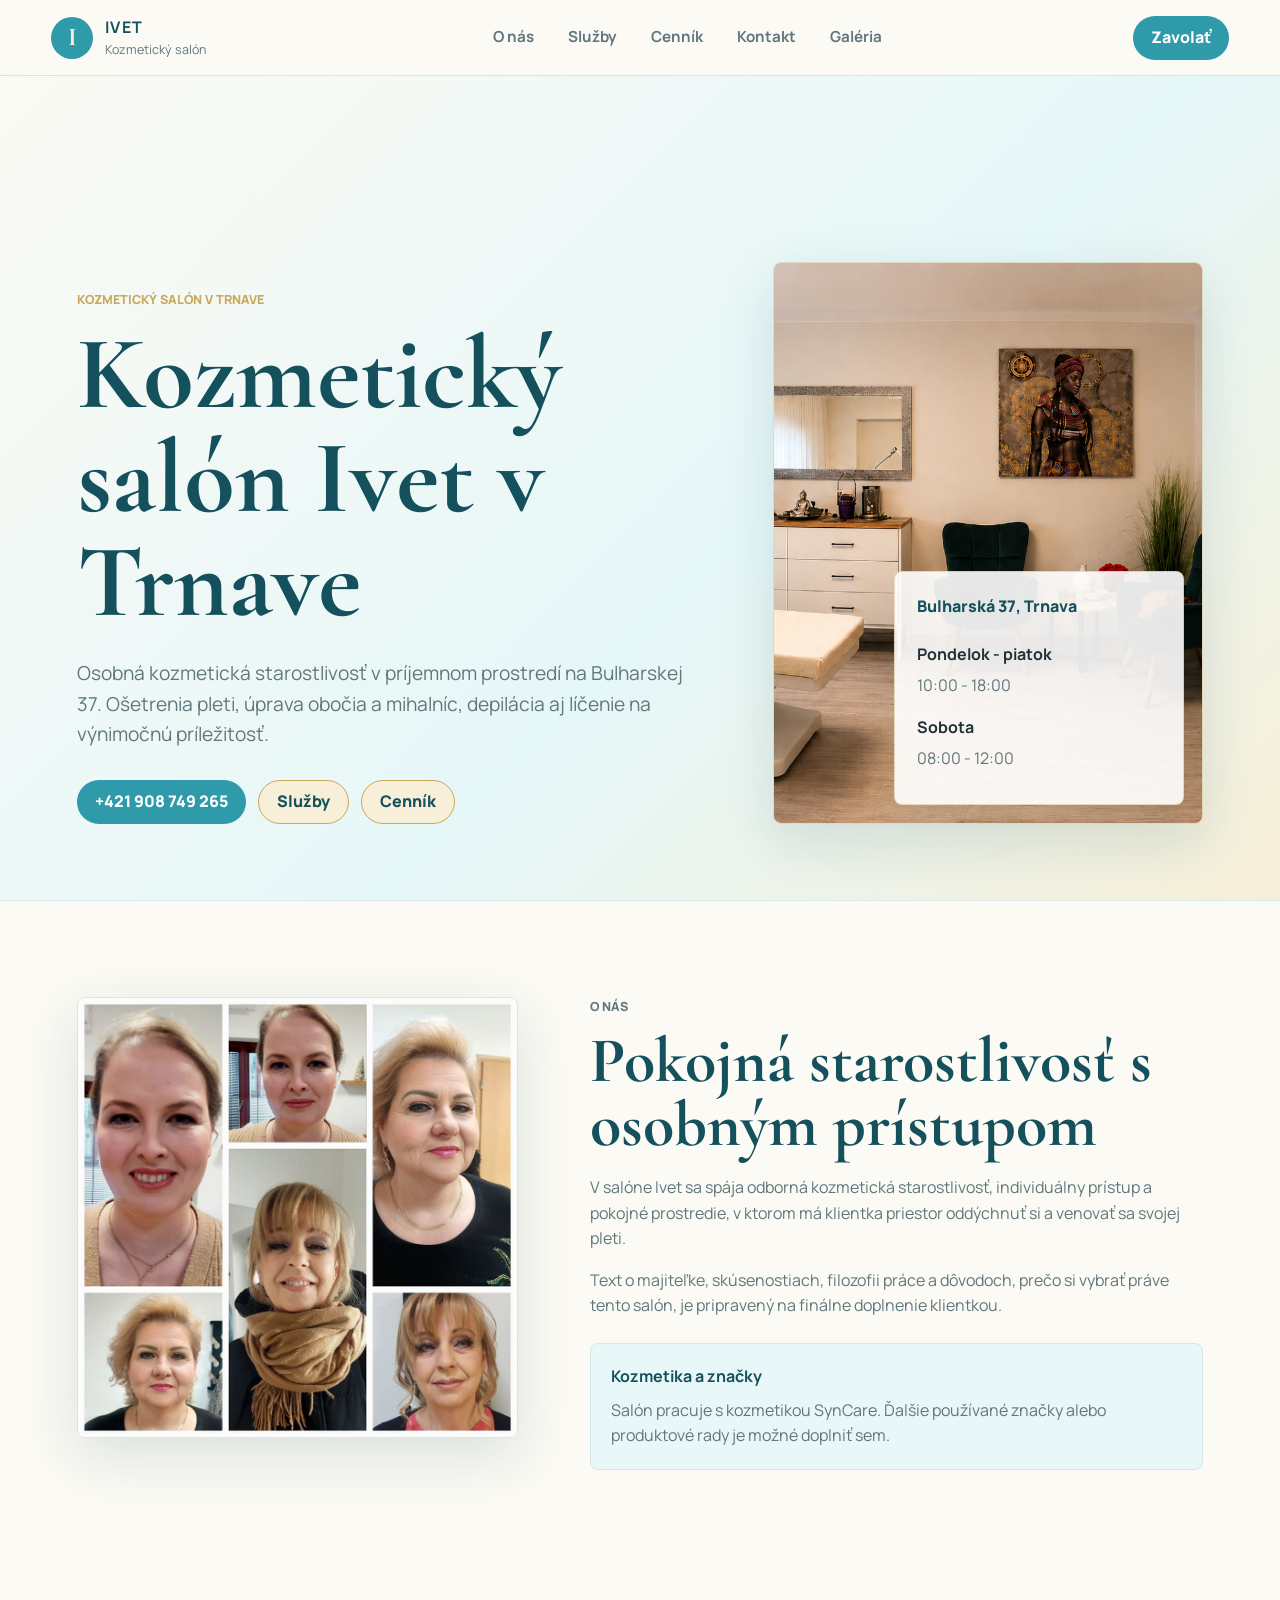
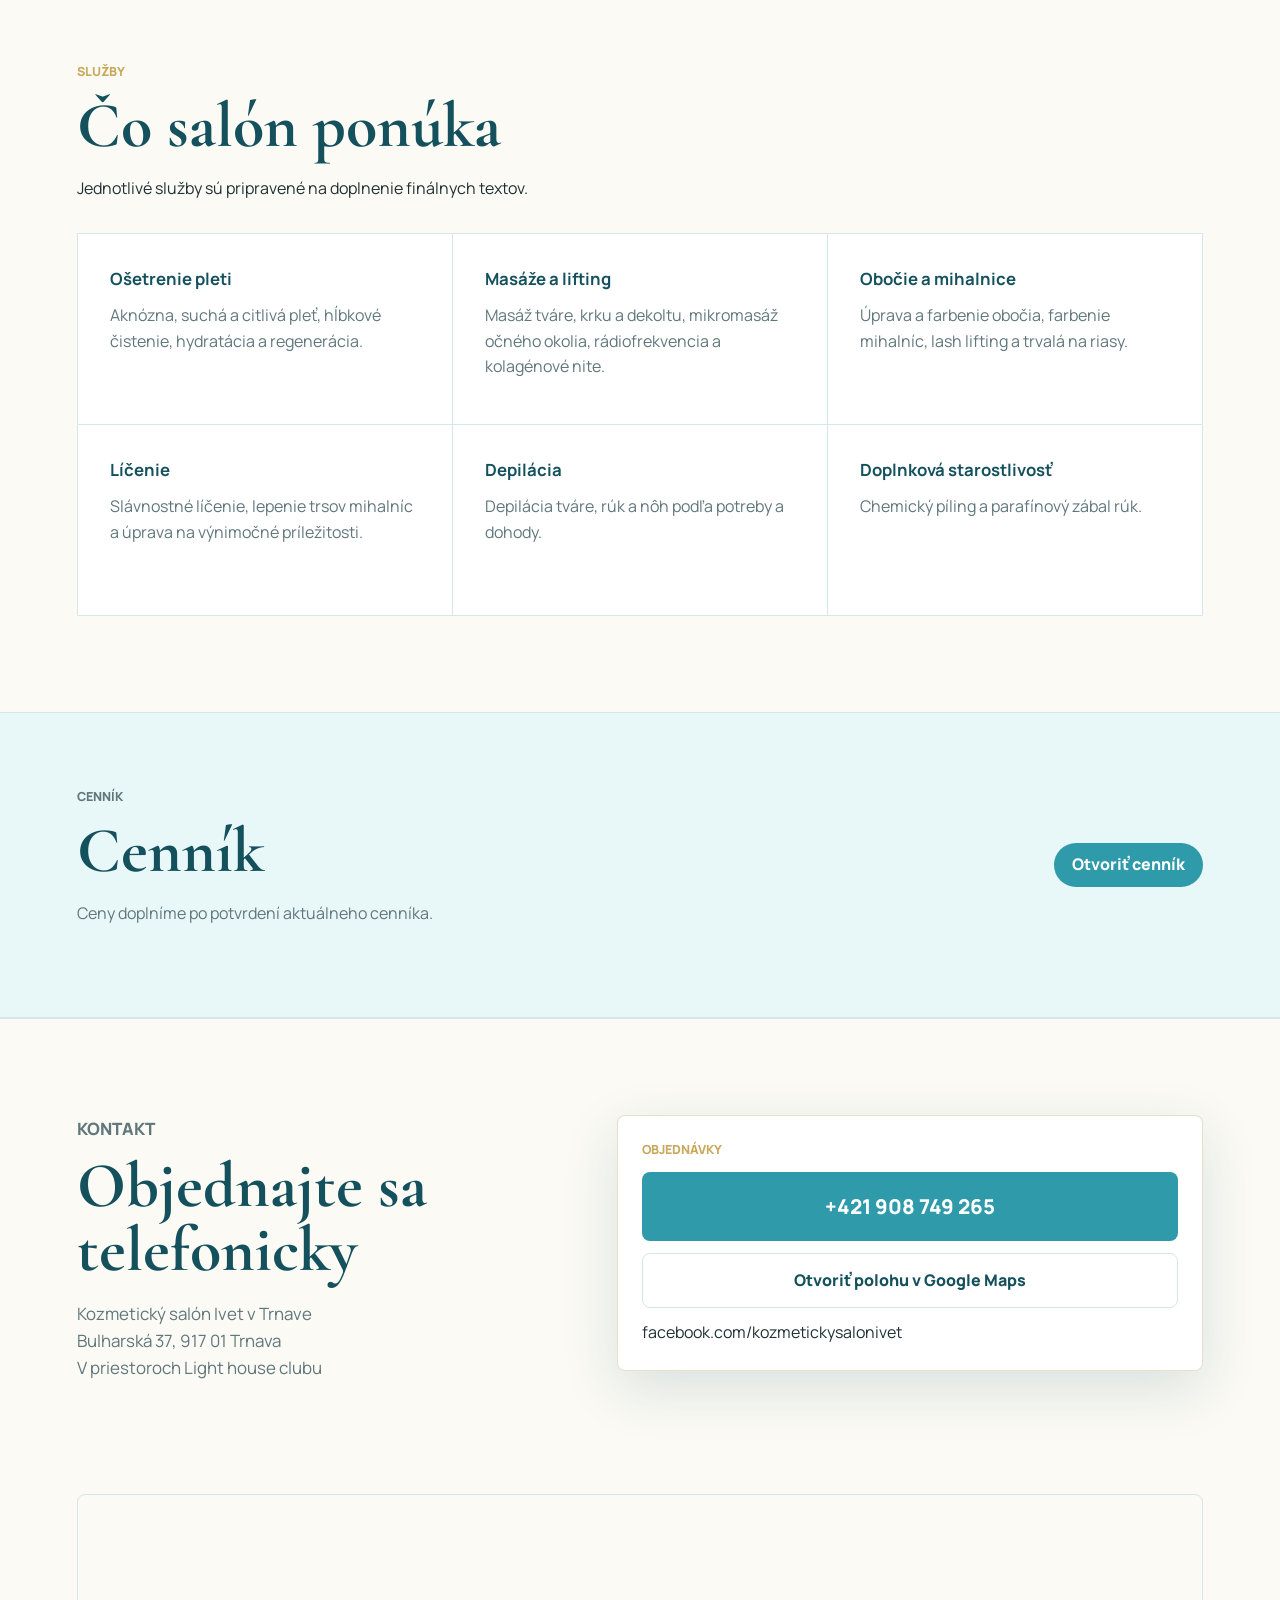
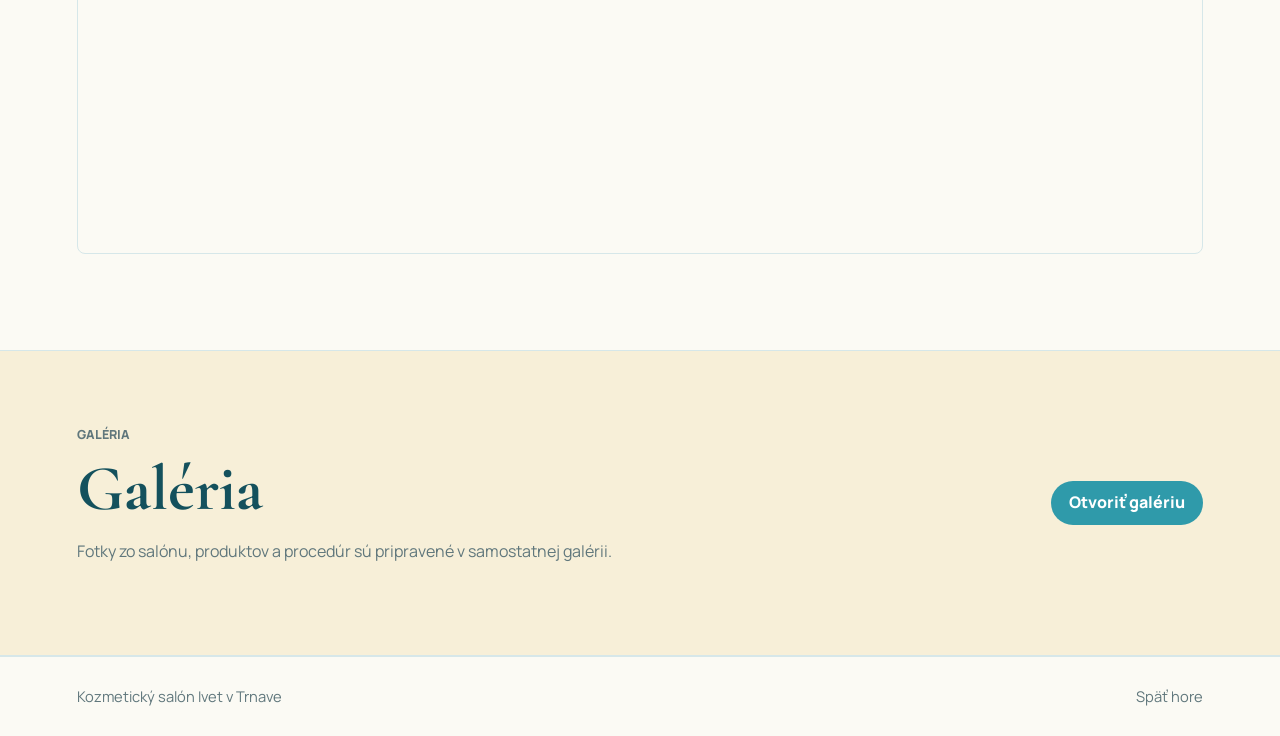
==== commit 915685fa: "Update salon content structure" ====
--- a/index.html
+++ b/index.html
@@ -5,9 +5,9 @@
     <meta name="viewport" content="width=device-width, initial-scale=1" />
     <meta
       name="description"
-      content="Kozmetický salón IVET Trnava - kozmetické ošetrenia pleti, obočie, mihalnice, depilácia a líčenie."
+      content="Kozmetický salón Ivet v Trnave - kozmetické ošetrenia pleti, obočie, mihalnice, depilácia a líčenie."
     />
-    <title>Kozmetický salón IVET Trnava</title>
+    <title>Kozmetický salón Ivet v Trnave</title>
     <link rel="preconnect" href="https://fonts.googleapis.com" />
     <link rel="preconnect" href="https://fonts.gstatic.com" crossorigin />
     <link
@@ -18,7 +18,7 @@
   </head>
   <body>
     <header class="site-header" data-header>
-      <a class="brand" href="index.html" aria-label="Kozmetický salón IVET">
+      <a class="brand" href="index.html" aria-label="Kozmetický salón Ivet">
         <span class="brand-mark">I</span>
         <span>
           <strong>IVET</strong>
@@ -26,6 +26,7 @@
         </span>
       </a>
       <nav class="nav" aria-label="Hlavná navigácia">
+        <a href="#o-nas">O nás</a>
         <a href="#sluzby">Služby</a>
         <a href="cennik.html">Cenník</a>
         <a href="#kontakt">Kontakt</a>
@@ -38,7 +39,7 @@
       <section class="hero" id="uvod">
         <div class="hero-copy">
           <p class="eyebrow">Kozmetický salón v Trnave</p>
-          <h1>Kozmetický salón IVET Trnava</h1>
+          <h1>Kozmetický salón Ivet v Trnave</h1>
           <p class="lead">
             Osobná kozmetická starostlivosť v príjemnom prostredí na Bulharskej
             37. Ošetrenia pleti, úprava obočia a mihalníc, depilácia aj líčenie
@@ -46,11 +47,12 @@
           </p>
           <div class="hero-actions">
             <a class="button primary" href="tel:+421908749265">+421 908 749 265</a>
+            <a class="button secondary" href="sluzby.html">Služby</a>
             <a class="button secondary" href="cennik.html">Cenník</a>
           </div>
         </div>
         <div class="hero-photo">
-          <img src="assets/titulka.png" alt="Kozmetický salón IVET Trnava" />
+          <img src="assets/titulka.png" alt="Kozmetický salón Ivet v Trnave" />
           <div class="hero-panel" aria-label="Základné informácie">
             <p>Bulharská 37, Trnava</p>
             <strong>Pondelok - piatok</strong>
@@ -61,48 +63,60 @@
         </div>
       </section>
 
-      <section class="intro section">
-        <div>
-          <p class="eyebrow">O salóne</p>
+      <section class="about section" id="o-nas">
+        <div class="about-photo">
+          <img src="assets/gallery/foto-01.jpg" alt="Fotografia kozmetičky v salóne Ivet" />
+        </div>
+        <div class="about-copy">
+          <p class="eyebrow">O nás</p>
           <h2>Pokojná starostlivosť s osobným prístupom</h2>
+          <p>
+            V salóne Ivet sa spája odborná kozmetická starostlivosť, individuálny
+            prístup a pokojné prostredie, v ktorom má klientka priestor oddýchnuť
+            si a venovať sa svojej pleti.
+          </p>
+          <p>
+            Text o majiteľke, skúsenostiach, filozofii práce a dôvodoch, prečo si
+            vybrať práve tento salón, je pripravený na finálne doplnenie klientkou.
+          </p>
+          <div class="brand-note">
+            <strong>Kozmetika a značky</strong>
+            <span>Salón pracuje s kozmetikou SynCare. Ďalšie používané značky alebo produktové rady je možné doplniť sem.</span>
+          </div>
         </div>
-        <p>
-          V salóne IVET nájdete individuálny prístup, starostlivosť prispôsobenú
-          potrebám vašej pleti a príjemné prostredie bez zbytočného zhonu.
-          Práca je zameraná na čistú, hydratovanú a prirodzene upravenú pleť.
-        </p>
       </section>
 
       <section class="section" id="sluzby">
         <div class="section-heading">
           <p class="eyebrow">Služby</p>
           <h2>Čo salón ponúka</h2>
+          <p>Jednotlivé služby sú pripravené na doplnenie finálnych textov.</p>
         </div>
         <div class="service-grid">
-          <article>
+          <a href="sluzby.html#osetrenie-pleti">
             <h3>Ošetrenie pleti</h3>
             <p>Aknózna, suchá a citlivá pleť, hĺbkové čistenie, hydratácia a regenerácia.</p>
-          </article>
-          <article>
+          </a>
+          <a href="sluzby.html#masaze-lifting">
             <h3>Masáže a lifting</h3>
             <p>Masáž tváre, krku a dekoltu, mikromasáž očného okolia, rádiofrekvencia a kolagénové nite.</p>
-          </article>
-          <article>
+          </a>
+          <a href="sluzby.html#obocie-mihalnice">
             <h3>Obočie a mihalnice</h3>
             <p>Úprava a farbenie obočia, farbenie mihalníc, lash lifting a trvalá na riasy.</p>
-          </article>
-          <article>
+          </a>
+          <a href="sluzby.html#licenie">
             <h3>Líčenie</h3>
             <p>Slávnostné líčenie, lepenie trsov mihalníc a úprava na výnimočné príležitosti.</p>
-          </article>
-          <article>
+          </a>
+          <a href="sluzby.html#depilacia">
             <h3>Depilácia</h3>
             <p>Depilácia tváre, rúk a nôh podľa potreby a dohody.</p>
-          </article>
-          <article>
+          </a>
+          <a href="sluzby.html#doplnkova-starostlivost">
             <h3>Doplnková starostlivosť</h3>
             <p>Chemický píling a parafínový zábal rúk.</p>
-          </article>
+          </a>
         </div>
       </section>
 
@@ -118,9 +132,9 @@
       <section class="contact section" id="kontakt">
         <div>
           <p class="eyebrow">Kontakt</p>
-          <h2>Objednajte sa telefonicky alebo správou</h2>
+          <h2>Objednajte sa telefonicky</h2>
           <p>
-            Kozmetický salón IVET Trnava<br />
+            Kozmetický salón Ivet v Trnave<br />
             Bulharská 37, 917 01 Trnava<br />
             V priestoroch Light house clubu
           </p>
@@ -128,7 +142,13 @@
         <div class="contact-card">
           <span>Objednávky</span>
           <a class="phone-box" href="tel:+421908749265">+421 908 749 265</a>
-          <a href="mailto:ivetkailavska@gmail.com">ivetkailavska@gmail.com</a>
+          <a
+            class="map-link"
+            href="https://www.google.com/maps/search/?api=1&query=Bulharsk%C3%A1%2037%2C%20917%2001%20Trnava"
+            target="_blank"
+            rel="noreferrer"
+            >Otvoriť polohu v Google Maps</a
+          >
           <a
             href="https://www.facebook.com/kozmetickysalonivet"
             target="_blank"
@@ -138,18 +158,27 @@
         </div>
       </section>
 
+      <section class="map-section" aria-label="Mapa salónu">
+        <iframe
+          title="Mapa - Kozmetický salón Ivet v Trnave"
+          src="https://www.google.com/maps?q=Bulharsk%C3%A1%2037%2C%20Trnava&output=embed"
+          loading="lazy"
+          referrerpolicy="no-referrer-when-downgrade"
+        ></iframe>
+      </section>
+
       <section class="link-band gallery-teaser">
         <div>
           <p class="eyebrow">Galéria</p>
           <h2>Galéria</h2>
-          <p>Fotky zo salónu sú pripravené v samostatnej galérii.</p>
+          <p>Fotky zo salónu, produktov a procedúr sú pripravené v samostatnej galérii.</p>
         </div>
         <a class="button primary" href="galeria.html">Otvoriť galériu</a>
       </section>
     </main>
 
     <footer class="site-footer">
-      <span>Kozmetický salón IVET Trnava</span>
+      <span>Kozmetický salón Ivet v Trnave</span>
       <a href="#uvod">Späť hore</a>
     </footer>
 
--- a/styles.css
+++ b/styles.css
@@ -1,15 +1,15 @@
 :root {
   --bg: #fbfaf4;
   --surface: #ffffff;
-  --text: #223027;
-  --muted: #6b746b;
-  --line: #dce2d5;
-  --green: #3f654b;
-  --green-dark: #213d2b;
-  --green-soft: #edf3e8;
-  --gold: #b8944f;
-  --gold-soft: #f6efd9;
-  --shadow: 0 18px 55px rgba(33, 61, 43, 0.13);
+  --text: #1f3135;
+  --muted: #60777c;
+  --line: #d6e7e9;
+  --green: #2f9aaa;
+  --green-dark: #14515d;
+  --green-soft: #e8f7f8;
+  --gold: #c8a85a;
+  --gold-soft: #f7efd8;
+  --shadow: 0 18px 55px rgba(20, 81, 93, 0.14);
 }
 
 * {
@@ -55,7 +55,7 @@
 
 .site-header.is-scrolled {
   background: rgba(251, 250, 244, 0.98);
-  box-shadow: 0 10px 30px rgba(33, 61, 43, 0.08);
+  box-shadow: 0 10px 30px rgba(20, 81, 93, 0.08);
 }
 
 .brand {
@@ -146,7 +146,7 @@
   align-items: end;
   min-height: calc(100vh - 76px);
   padding: clamp(56px, 9vw, 112px) clamp(18px, 6vw, 88px) clamp(44px, 7vw, 76px);
-  background: linear-gradient(135deg, #fbfaf4, #eef4e7 58%, #f6efd9);
+  background: linear-gradient(135deg, #fbfaf4, #e6f7f8 58%, #f7efd8);
 }
 
 .hero-copy {
@@ -255,11 +255,12 @@
 }
 
 .page-hero {
-  background: linear-gradient(135deg, #eef4e7, #fbfaf4 55%, #f6efd9);
+  background: linear-gradient(135deg, #e6f7f8, #fbfaf4 55%, #f7efd8);
   border-bottom: 1px solid var(--line);
 }
 
 .intro,
+.about,
 .contact {
   display: grid;
   grid-template-columns: minmax(220px, 0.8fr) minmax(0, 1fr);
@@ -274,6 +275,47 @@
   font-size: 1.06rem;
 }
 
+.about {
+  grid-template-columns: minmax(260px, 0.72fr) minmax(0, 1fr);
+}
+
+.about-photo {
+  overflow: hidden;
+  border: 1px solid rgba(200, 168, 90, 0.3);
+  border-radius: 8px;
+  box-shadow: var(--shadow);
+}
+
+.about-photo img {
+  display: block;
+  width: 100%;
+  height: 100%;
+  min-height: 360px;
+  object-fit: cover;
+}
+
+.about-copy p {
+  color: var(--muted);
+}
+
+.brand-note {
+  display: grid;
+  gap: 8px;
+  margin-top: 24px;
+  padding: 20px;
+  background: var(--green-soft);
+  border: 1px solid var(--line);
+  border-radius: 8px;
+}
+
+.brand-note strong {
+  color: var(--green-dark);
+}
+
+.brand-note span {
+  color: var(--muted);
+}
+
 .section-heading {
   max-width: 760px;
   margin-bottom: 32px;
@@ -287,13 +329,22 @@
   border: 1px solid var(--line);
 }
 
-.service-grid article {
+.service-grid article,
+.service-grid a {
+  display: block;
   min-height: 190px;
   padding: clamp(22px, 3vw, 32px);
   background: var(--surface);
-}
-
-.service-grid p {
+  transition: background 160ms ease, transform 160ms ease;
+}
+
+.service-grid a:hover {
+  background: var(--green-soft);
+  transform: translateY(-2px);
+}
+
+.service-grid p,
+.service-grid a p {
   margin-bottom: 0;
   color: var(--muted);
 }
@@ -347,6 +398,49 @@
   font-size: 1.28rem;
   font-weight: 800;
   text-align: center;
+}
+
+.map-link {
+  padding: 14px;
+  border: 1px solid var(--line);
+  border-radius: 8px;
+  color: var(--green-dark);
+  font-weight: 800;
+  text-align: center;
+}
+
+.map-section {
+  padding: 0 clamp(18px, 6vw, 88px) clamp(54px, 8vw, 96px);
+  background: var(--bg);
+}
+
+.map-section iframe {
+  display: block;
+  width: 100%;
+  height: 360px;
+  border: 1px solid var(--line);
+  border-radius: 8px;
+}
+
+.service-detail-list {
+  display: grid;
+  gap: 18px;
+}
+
+.service-detail-list article {
+  padding: clamp(24px, 4vw, 40px);
+  background: #fff;
+  border: 1px solid var(--line);
+  border-radius: 8px;
+}
+
+.service-detail-list h2 {
+  font-size: 2.7rem;
+}
+
+.service-detail-list p {
+  max-width: 820px;
+  color: var(--muted);
 }
 
 .price-page {
@@ -497,6 +591,7 @@
 
   .hero,
   .intro,
+  .about,
   .contact,
   .link-band {
     grid-template-columns: 1fr;
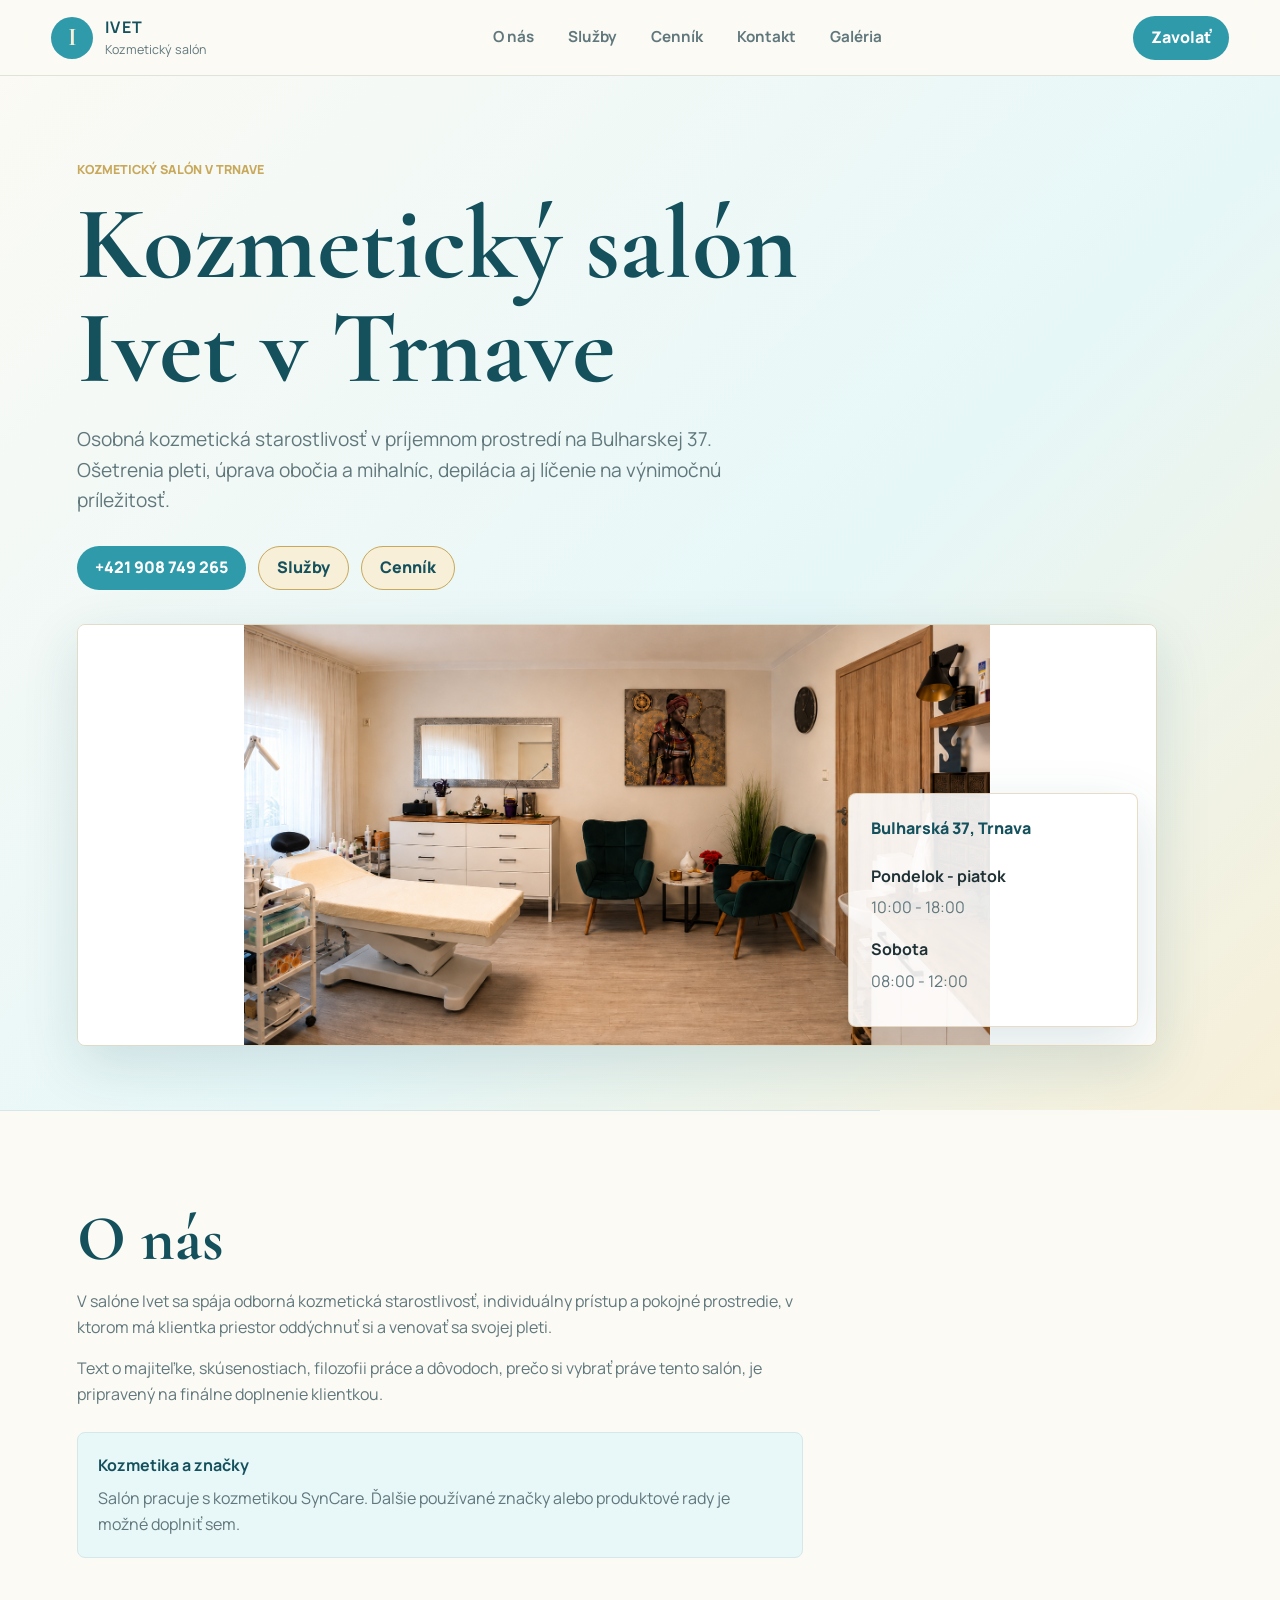
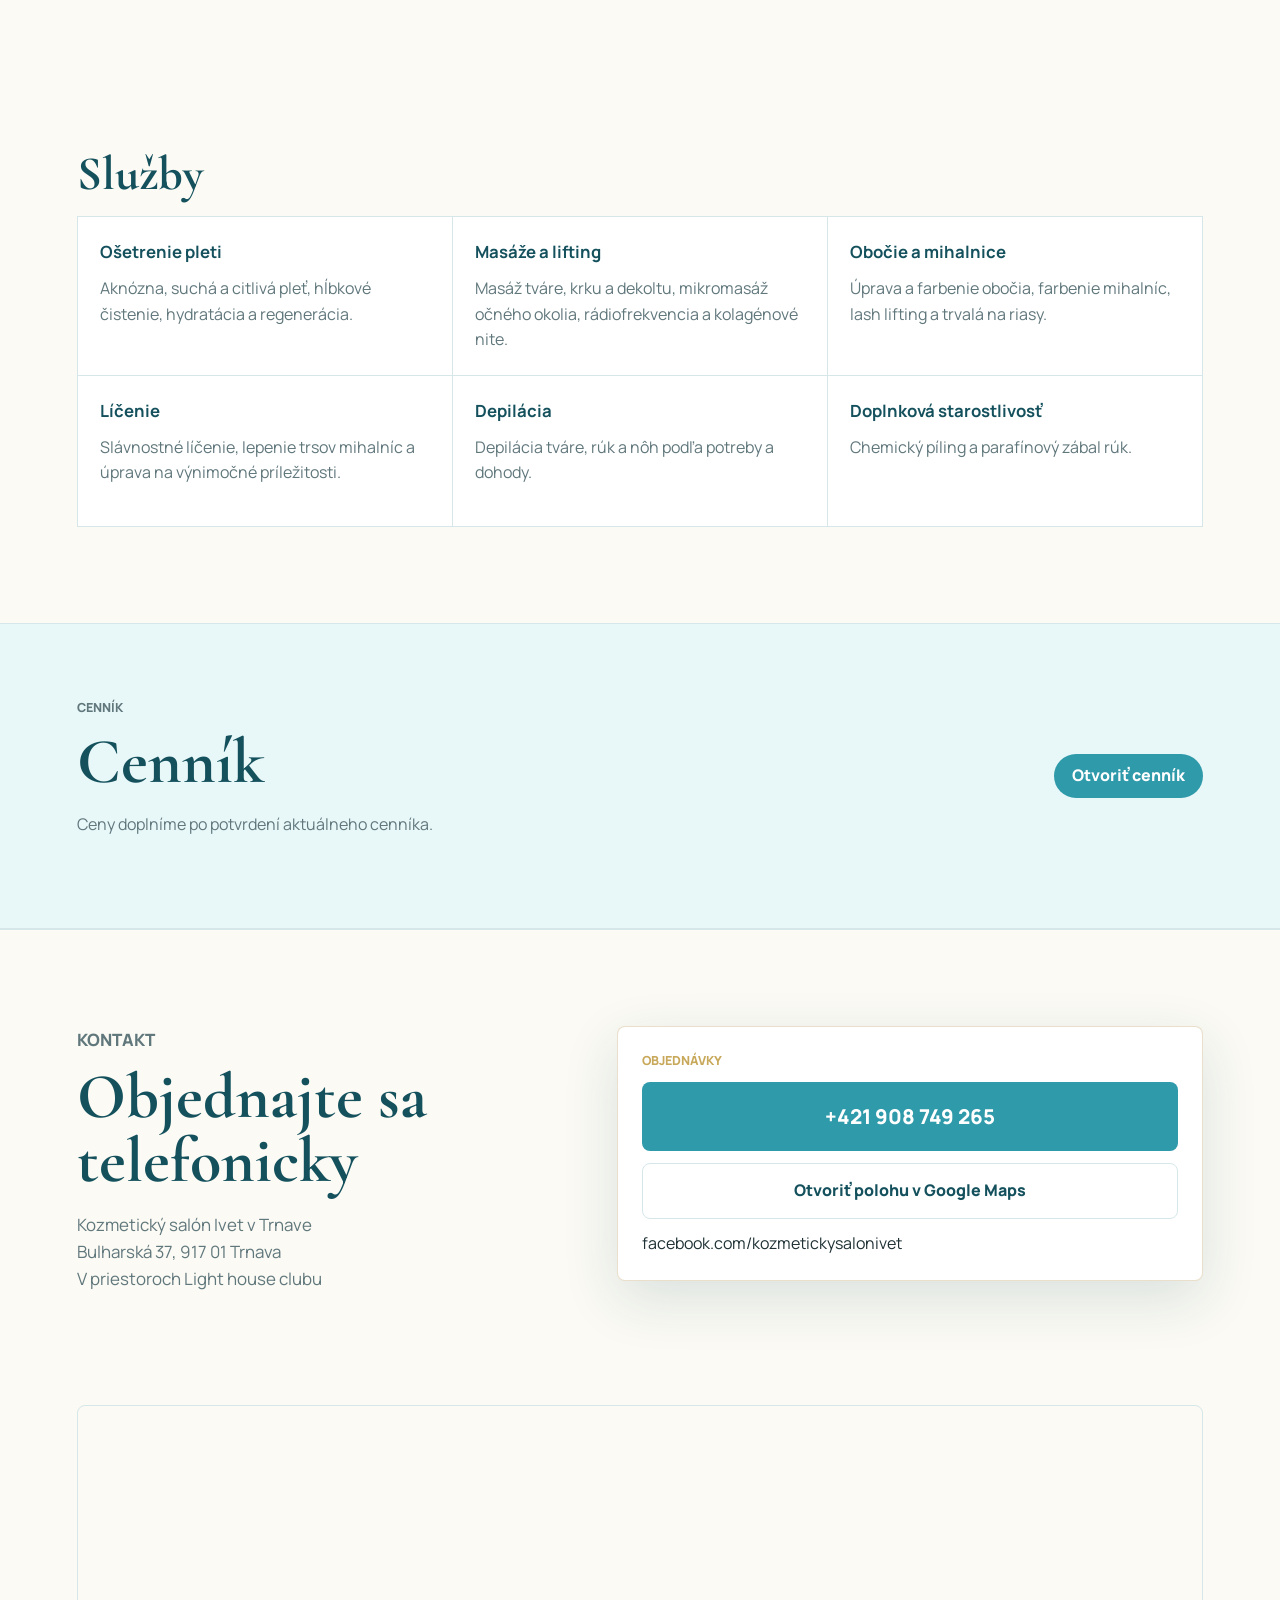
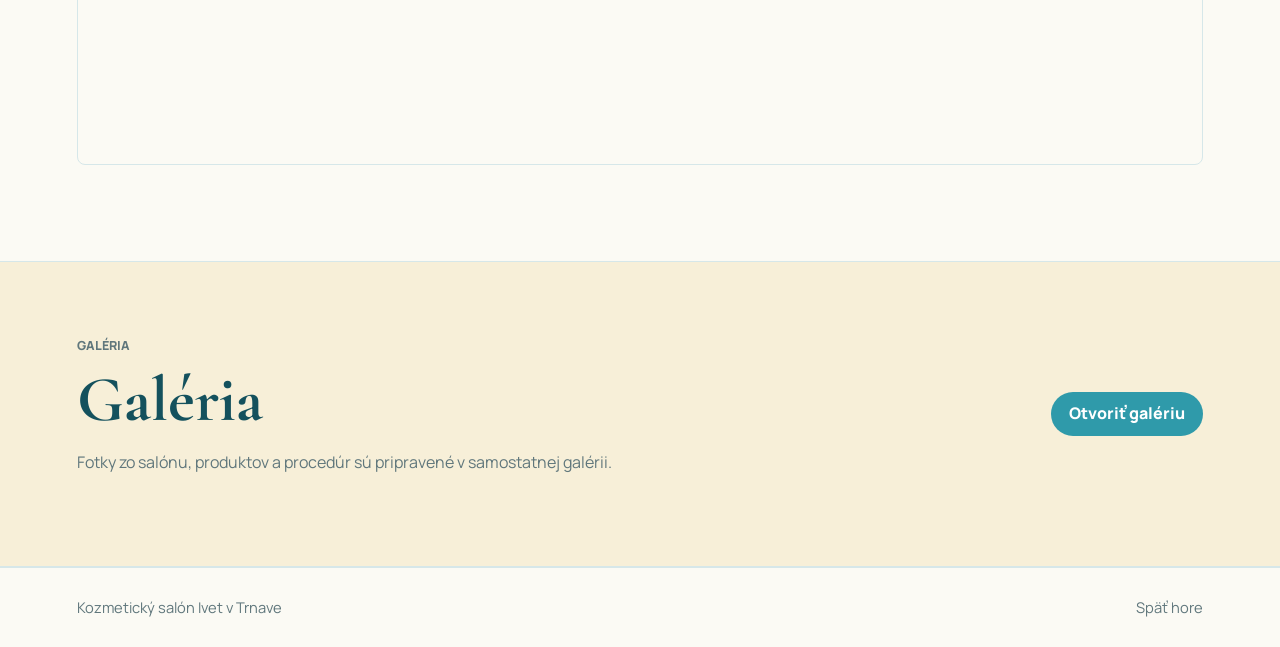
==== commit 2c803905: "Refine homepage spacing and hero image" ====
--- a/index.html
+++ b/index.html
@@ -64,12 +64,8 @@
       </section>
 
       <section class="about section" id="o-nas">
-        <div class="about-photo">
-          <img src="assets/gallery/foto-01.jpg" alt="Fotografia kozmetičky v salóne Ivet" />
-        </div>
         <div class="about-copy">
-          <p class="eyebrow">O nás</p>
-          <h2>Pokojná starostlivosť s osobným prístupom</h2>
+          <h2>O nás</h2>
           <p>
             V salóne Ivet sa spája odborná kozmetická starostlivosť, individuálny
             prístup a pokojné prostredie, v ktorom má klientka priestor oddýchnuť
@@ -87,10 +83,8 @@
       </section>
 
       <section class="section" id="sluzby">
-        <div class="section-heading">
-          <p class="eyebrow">Služby</p>
-          <h2>Čo salón ponúka</h2>
-          <p>Jednotlivé služby sú pripravené na doplnenie finálnych textov.</p>
+        <div class="section-heading compact-heading">
+          <h2>Služby</h2>
         </div>
         <div class="service-grid">
           <a href="sluzby.html#osetrenie-pleti">
--- a/styles.css
+++ b/styles.css
@@ -141,11 +141,11 @@
 
 .hero {
   display: grid;
-  grid-template-columns: minmax(0, 1fr) minmax(280px, 430px);
-  gap: clamp(28px, 6vw, 72px);
-  align-items: end;
-  min-height: calc(100vh - 76px);
-  padding: clamp(56px, 9vw, 112px) clamp(18px, 6vw, 88px) clamp(44px, 7vw, 76px);
+  grid-template-columns: 1fr;
+  gap: 34px;
+  align-items: start;
+  min-height: auto;
+  padding: clamp(46px, 7vw, 84px) clamp(18px, 6vw, 88px) clamp(38px, 6vw, 64px);
   background: linear-gradient(135deg, #fbfaf4, #e6f7f8 58%, #f7efd8);
 }
 
@@ -209,7 +209,8 @@
 
 .hero-photo {
   position: relative;
-  min-height: 560px;
+  width: min(100%, 1080px);
+  min-height: 0;
   overflow: hidden;
   border: 1px solid rgba(184, 148, 79, 0.28);
   border-radius: 8px;
@@ -219,9 +220,10 @@
 .hero-photo img {
   display: block;
   width: 100%;
-  height: 100%;
-  min-height: 560px;
-  object-fit: cover;
+  height: auto;
+  max-height: 420px;
+  object-fit: contain;
+  background: #fff;
 }
 
 .hero-panel {
@@ -276,22 +278,8 @@
 }
 
 .about {
-  grid-template-columns: minmax(260px, 0.72fr) minmax(0, 1fr);
-}
-
-.about-photo {
-  overflow: hidden;
-  border: 1px solid rgba(200, 168, 90, 0.3);
-  border-radius: 8px;
-  box-shadow: var(--shadow);
-}
-
-.about-photo img {
   display: block;
-  width: 100%;
-  height: 100%;
-  min-height: 360px;
-  object-fit: cover;
+  max-width: 880px;
 }
 
 .about-copy p {
@@ -321,6 +309,15 @@
   margin-bottom: 32px;
 }
 
+.compact-heading {
+  margin-bottom: 18px;
+}
+
+.compact-heading h2 {
+  margin-bottom: 0;
+  font-size: 3rem;
+}
+
 .service-grid {
   display: grid;
   grid-template-columns: repeat(3, minmax(0, 1fr));
@@ -332,8 +329,8 @@
 .service-grid article,
 .service-grid a {
   display: block;
-  min-height: 190px;
-  padding: clamp(22px, 3vw, 32px);
+  min-height: 150px;
+  padding: 22px;
   background: var(--surface);
   transition: background 160ms ease, transform 160ms ease;
 }
@@ -601,9 +598,8 @@
     min-height: auto;
   }
 
-  .hero-photo,
   .hero-photo img {
-    min-height: 440px;
+    max-height: 360px;
   }
 
   h1 {
@@ -646,7 +642,7 @@
 
   .hero-photo,
   .hero-photo img {
-    min-height: 360px;
+    max-height: 260px;
   }
 
   .hero-panel {
@@ -685,6 +681,24 @@
     font-size: 2.2rem;
   }
 
+  .section {
+    padding-top: 42px;
+    padding-bottom: 42px;
+  }
+
+  .compact-heading {
+    margin-bottom: 14px;
+  }
+
+  .compact-heading h2 {
+    font-size: 2rem;
+  }
+
+  .service-grid a {
+    min-height: 0;
+    padding: 18px;
+  }
+
   .lead {
     font-size: 1.05rem;
   }
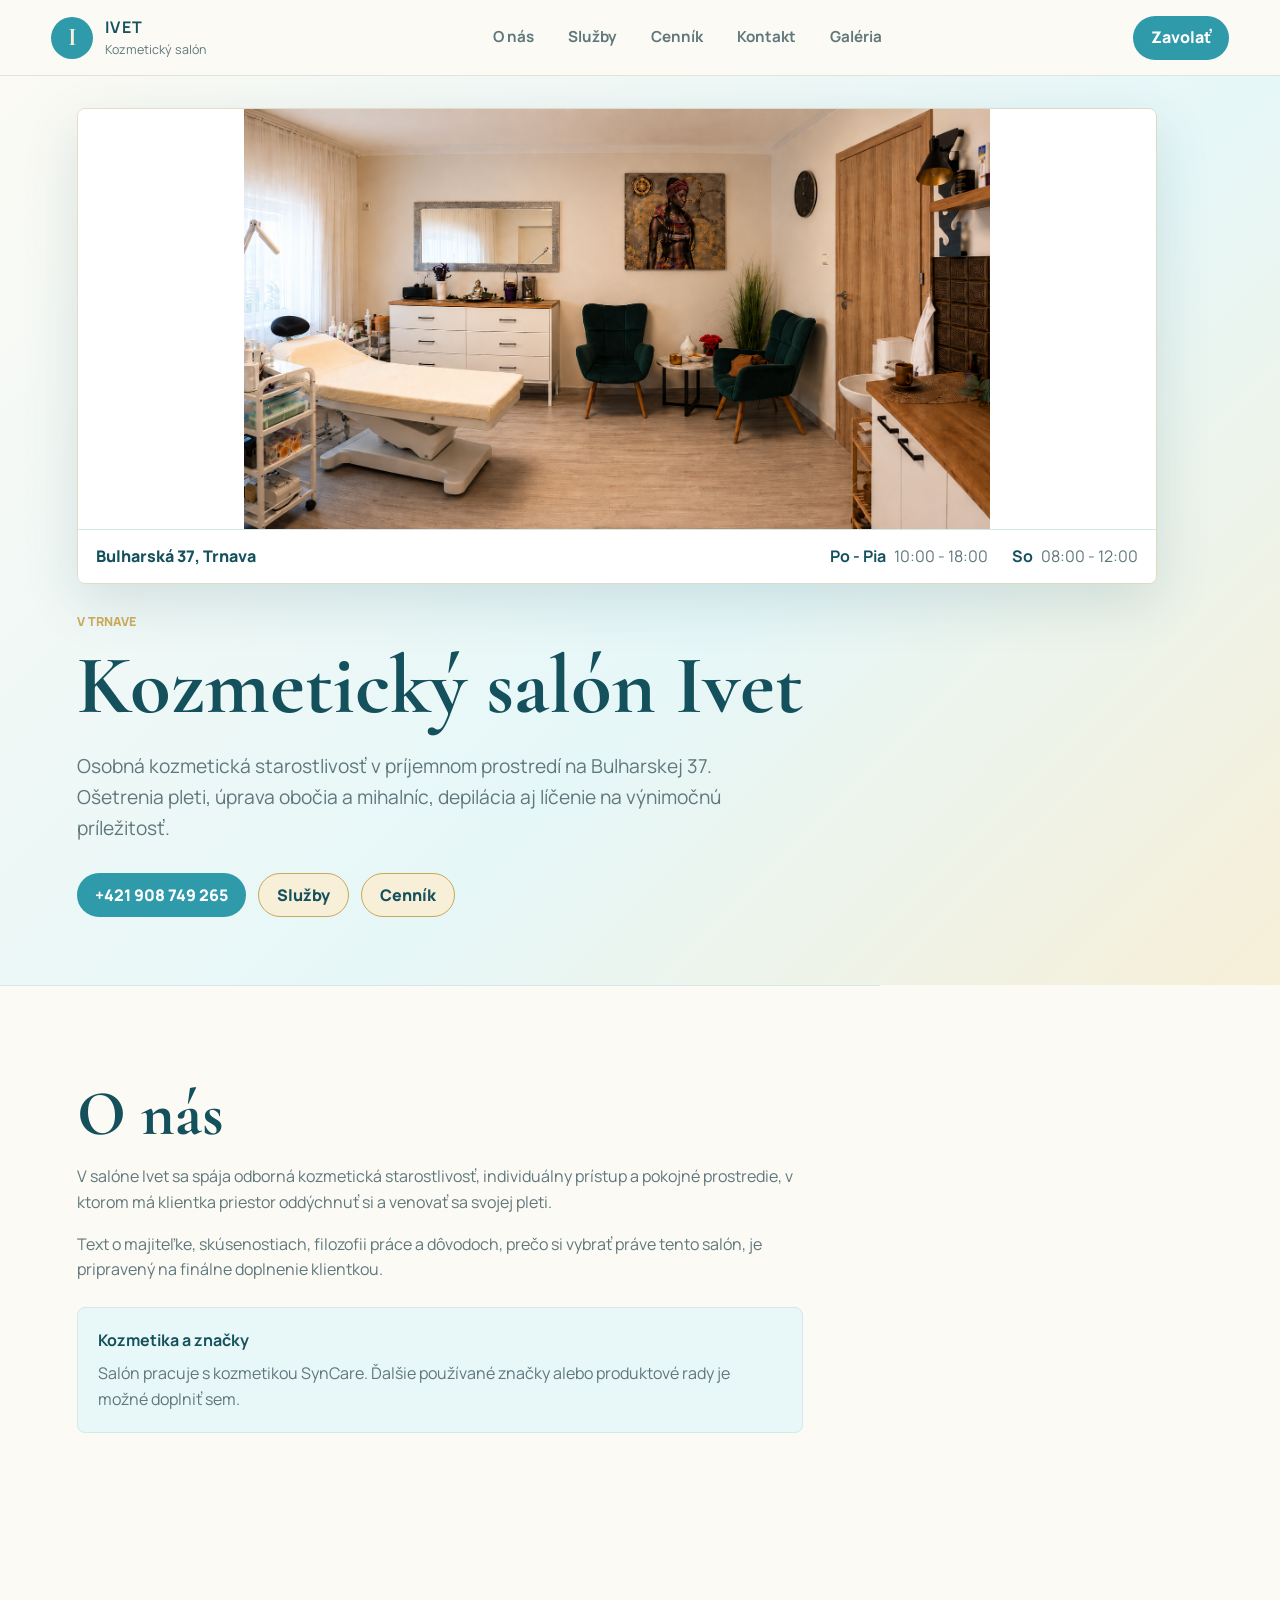
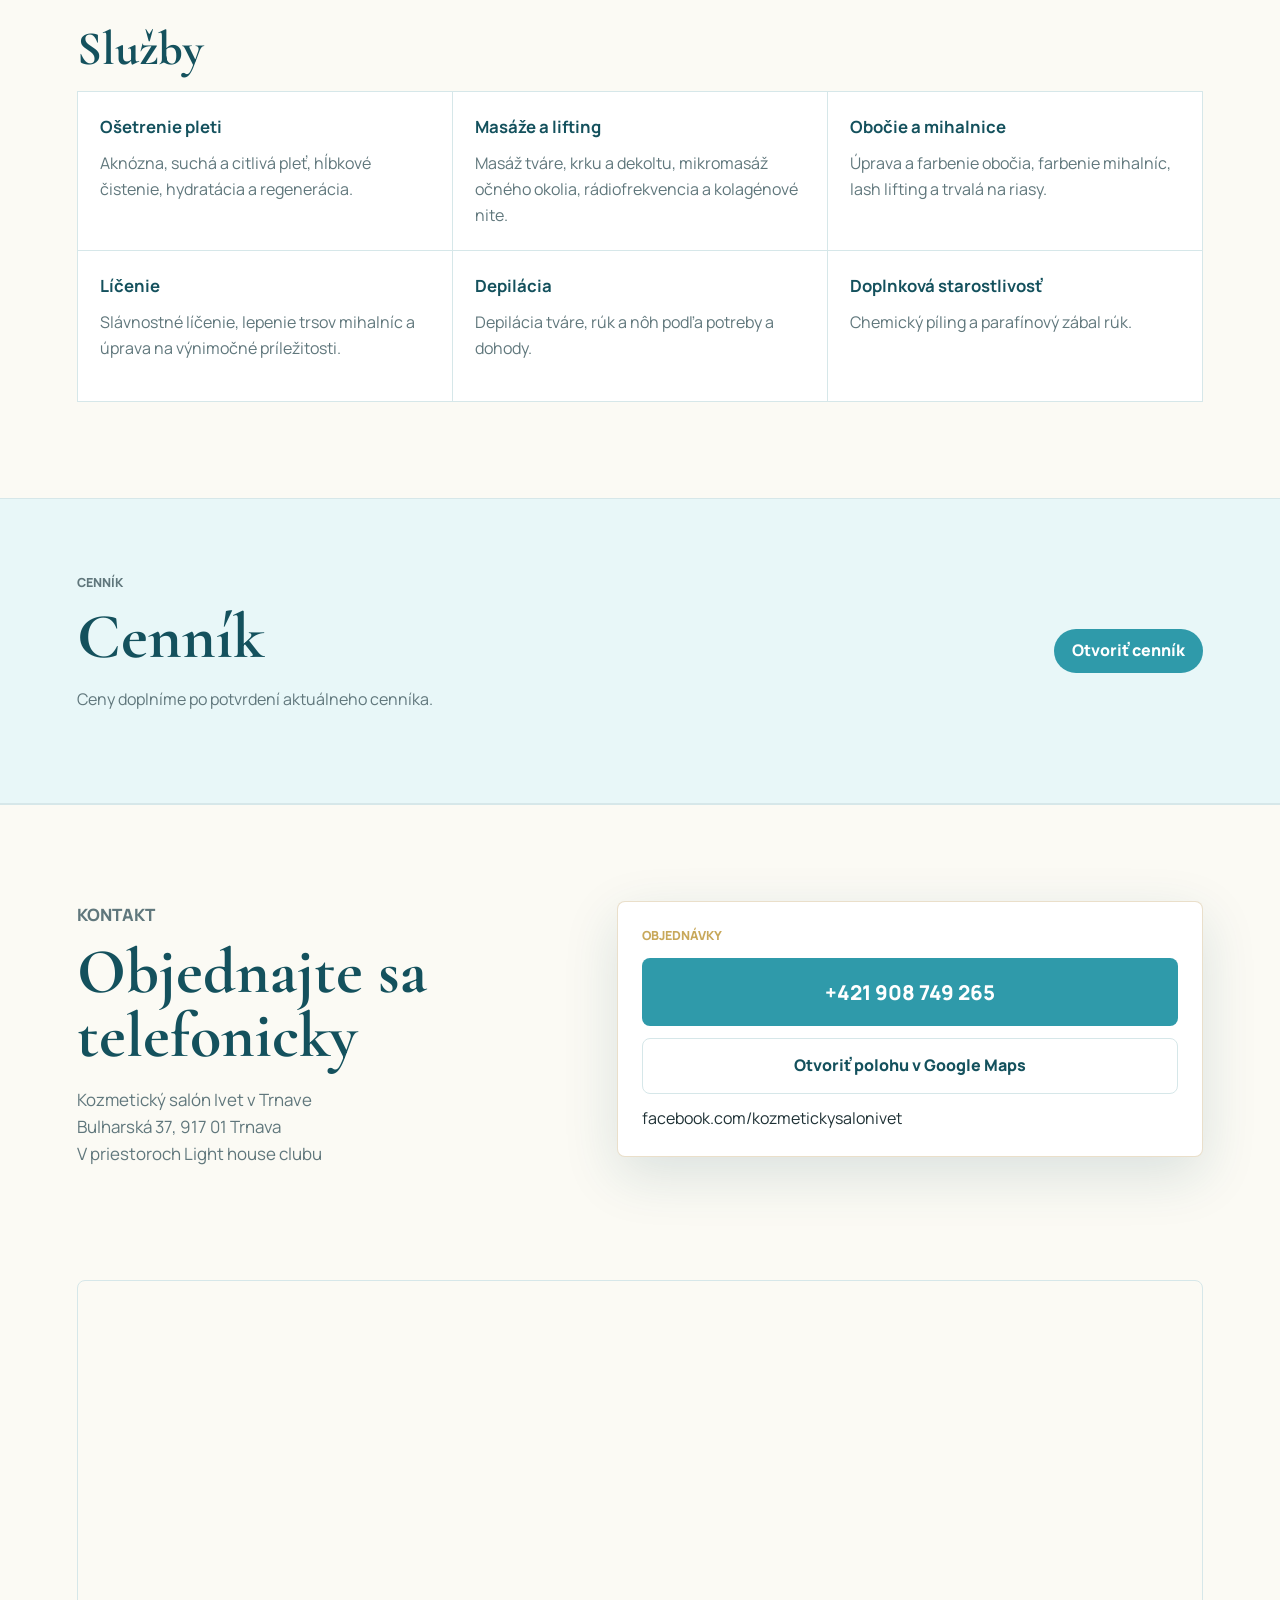
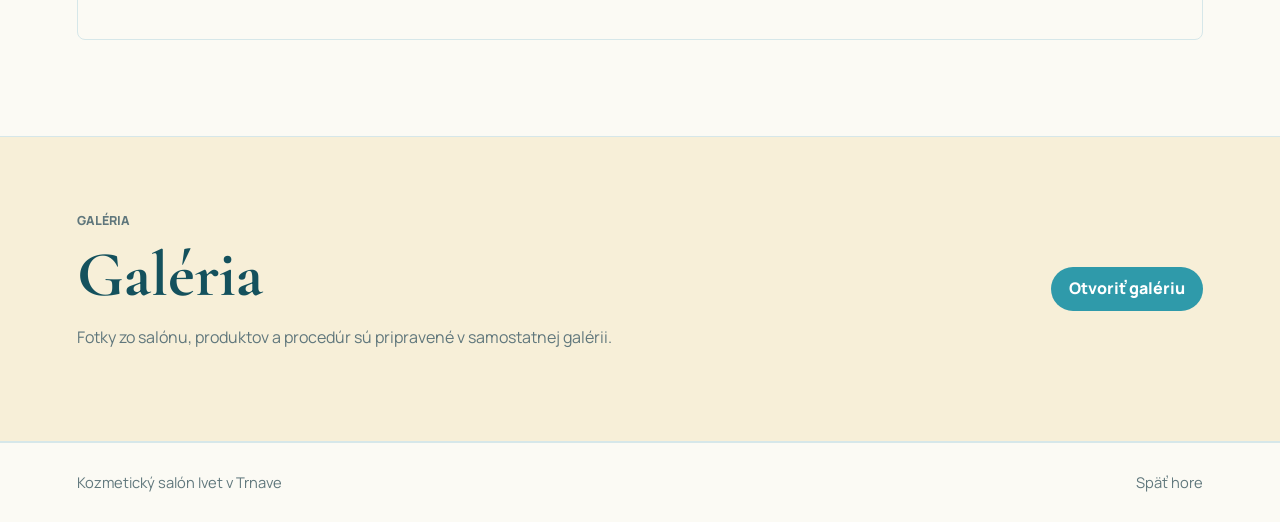
==== commit 6820c668: "Improve hero layout and anchor scrolling" ====
--- a/index.html
+++ b/index.html
@@ -37,9 +37,17 @@
 
     <main>
       <section class="hero" id="uvod">
+        <div class="hero-photo">
+          <img src="assets/titulka.png" alt="Interiér Kozmetického salónu Ivet v Trnave" />
+          <div class="hero-panel" aria-label="Základné informácie">
+            <p>Bulharská 37, Trnava</p>
+            <span><strong>Po - Pia</strong> 10:00 - 18:00</span>
+            <span><strong>So</strong> 08:00 - 12:00</span>
+          </div>
+        </div>
         <div class="hero-copy">
-          <p class="eyebrow">Kozmetický salón v Trnave</p>
-          <h1>Kozmetický salón Ivet v Trnave</h1>
+          <p class="eyebrow">V Trnave</p>
+          <h1>Kozmetický salón Ivet</h1>
           <p class="lead">
             Osobná kozmetická starostlivosť v príjemnom prostredí na Bulharskej
             37. Ošetrenia pleti, úprava obočia a mihalníc, depilácia aj líčenie
@@ -49,16 +57,6 @@
             <a class="button primary" href="tel:+421908749265">+421 908 749 265</a>
             <a class="button secondary" href="sluzby.html">Služby</a>
             <a class="button secondary" href="cennik.html">Cenník</a>
-          </div>
-        </div>
-        <div class="hero-photo">
-          <img src="assets/titulka.png" alt="Kozmetický salón Ivet v Trnave" />
-          <div class="hero-panel" aria-label="Základné informácie">
-            <p>Bulharská 37, Trnava</p>
-            <strong>Pondelok - piatok</strong>
-            <span>10:00 - 18:00</span>
-            <strong>Sobota</strong>
-            <span>08:00 - 12:00</span>
           </div>
         </div>
       </section>
--- a/styles.css
+++ b/styles.css
@@ -18,6 +18,7 @@
 
 html {
   scroll-behavior: smooth;
+  scroll-padding-top: 104px;
 }
 
 body {
@@ -26,6 +27,10 @@
   color: var(--text);
   font-family: Manrope, Arial, sans-serif;
   line-height: 1.6;
+}
+
+[id] {
+  scroll-margin-top: 104px;
 }
 
 a {
@@ -142,15 +147,15 @@
 .hero {
   display: grid;
   grid-template-columns: 1fr;
-  gap: 34px;
+  gap: 28px;
   align-items: start;
   min-height: auto;
-  padding: clamp(46px, 7vw, 84px) clamp(18px, 6vw, 88px) clamp(38px, 6vw, 64px);
+  padding: clamp(18px, 2.5vw, 32px) clamp(18px, 6vw, 88px) clamp(42px, 6vw, 68px);
   background: linear-gradient(135deg, #fbfaf4, #e6f7f8 58%, #f7efd8);
 }
 
 .hero-copy {
-  max-width: 760px;
+  max-width: 820px;
 }
 
 .eyebrow {
@@ -176,10 +181,10 @@
 }
 
 h1 {
-  max-width: 780px;
+  max-width: 1000px;
   margin-bottom: 24px;
   color: var(--green-dark);
-  font-size: 6.5rem;
+  font-size: 5.2rem;
 }
 
 h2 {
@@ -208,7 +213,6 @@
 }
 
 .hero-photo {
-  position: relative;
   width: min(100%, 1080px);
   min-height: 0;
   overflow: hidden;
@@ -227,28 +231,30 @@
 }
 
 .hero-panel {
-  position: absolute;
-  right: 18px;
-  bottom: 18px;
-  display: grid;
-  gap: 6px;
-  width: min(78%, 290px);
-  padding: 22px;
-  background: rgba(255, 255, 255, 0.9);
-  border: 1px solid rgba(184, 148, 79, 0.32);
-  border-radius: 8px;
-  box-shadow: var(--shadow);
+  display: flex;
+  align-items: center;
+  gap: 12px 24px;
+  min-height: 54px;
+  padding: 10px 18px;
+  background: #fff;
+  border-top: 1px solid var(--line);
 }
 
 .hero-panel p {
-  margin-bottom: 16px;
+  margin: 0 auto 0 0;
   color: var(--green-dark);
   font-weight: 800;
 }
 
 .hero-panel span {
-  margin-bottom: 10px;
-  color: var(--muted);
+  margin: 0;
+  color: var(--muted);
+  white-space: nowrap;
+}
+
+.hero-panel span strong {
+  margin-right: 5px;
+  color: var(--green-dark);
 }
 
 .section,
@@ -570,6 +576,14 @@
 }
 
 @media (max-width: 920px) {
+  html {
+    scroll-padding-top: 146px;
+  }
+
+  [id] {
+    scroll-margin-top: 146px;
+  }
+
   .site-header {
     flex-wrap: wrap;
   }
@@ -620,6 +634,14 @@
 }
 
 @media (max-width: 620px) {
+  html {
+    scroll-padding-top: 132px;
+  }
+
+  [id] {
+    scroll-margin-top: 132px;
+  }
+
   .site-header {
     gap: 12px;
     min-height: auto;
@@ -640,16 +662,20 @@
     grid-template-columns: 1fr;
   }
 
-  .hero-photo,
   .hero-photo img {
-    max-height: 260px;
+    max-height: 300px;
   }
 
   .hero-panel {
-    position: static;
-    width: auto;
-    border-radius: 0;
-    box-shadow: none;
+    flex-wrap: wrap;
+    gap: 4px 14px;
+    min-height: 0;
+    padding: 9px 12px;
+    font-size: 0.8rem;
+  }
+
+  .hero-panel p {
+    flex-basis: 100%;
   }
 
   .gallery-grid button {
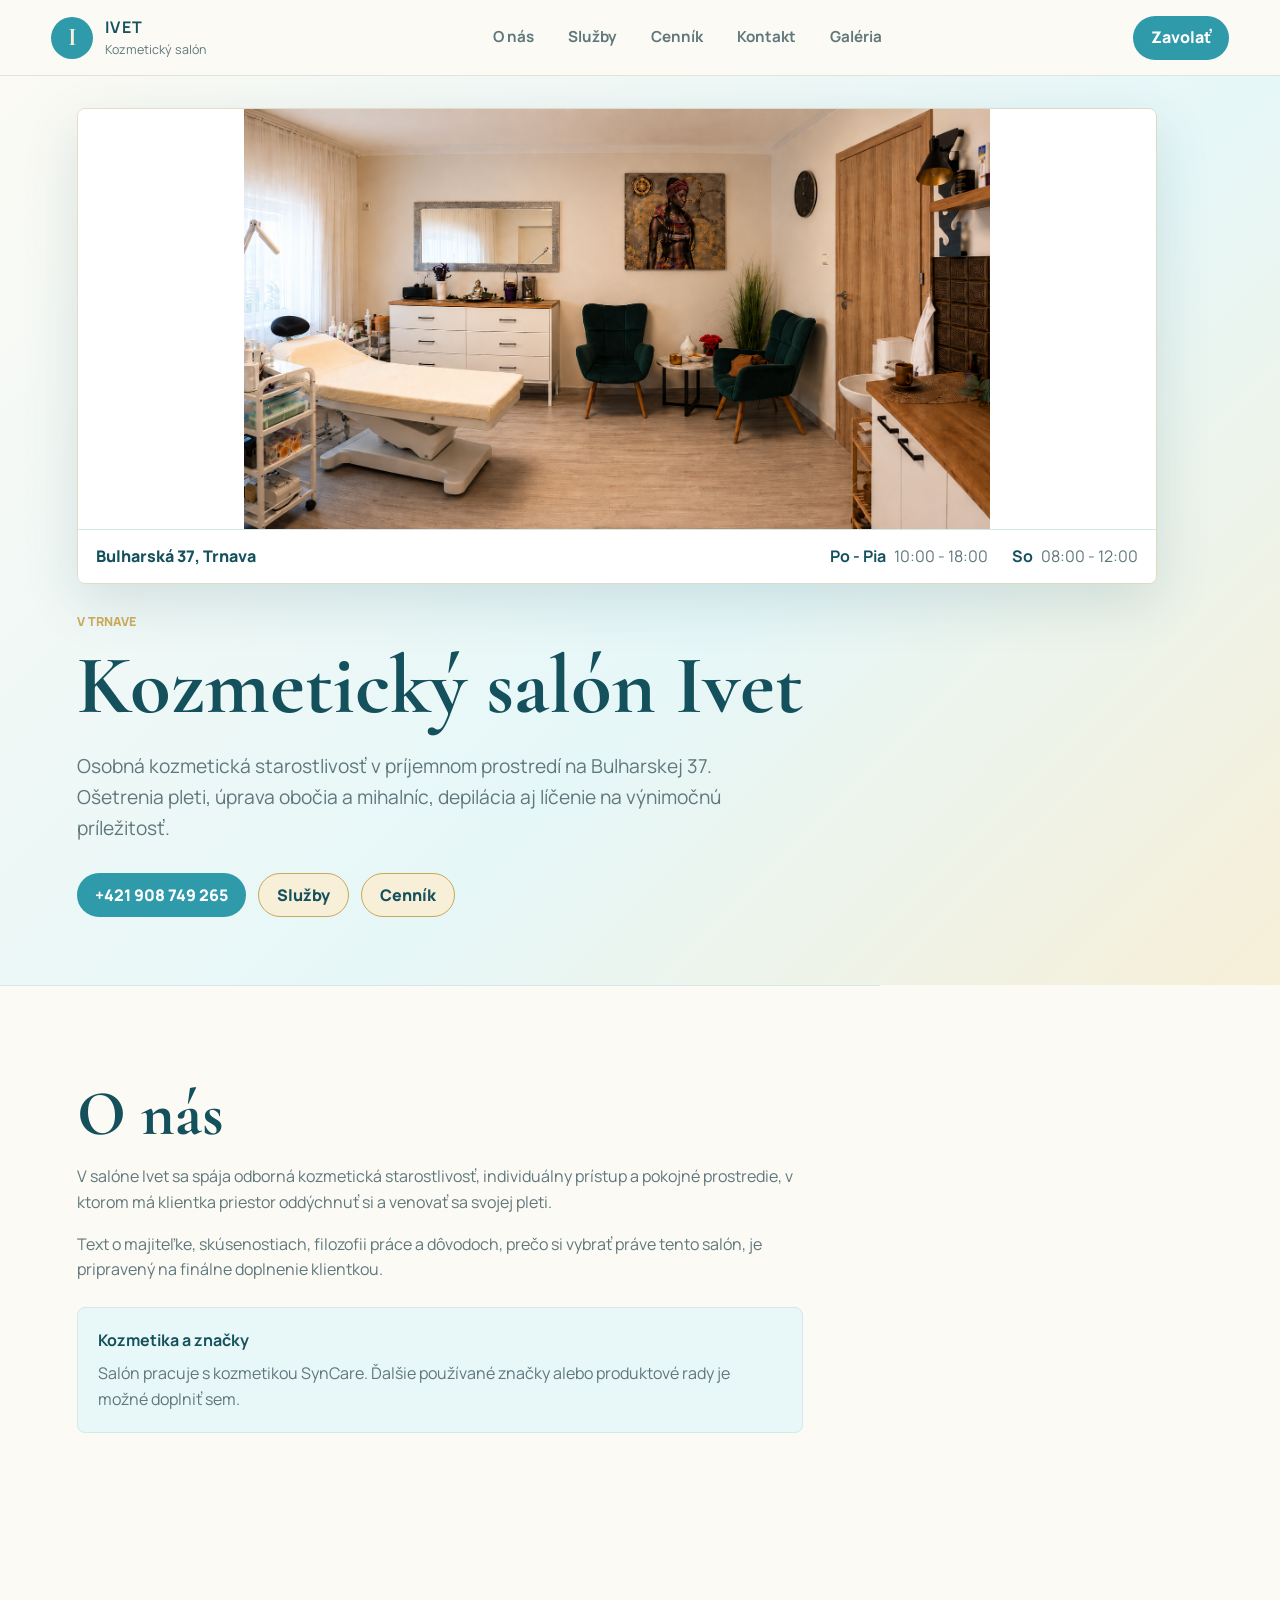
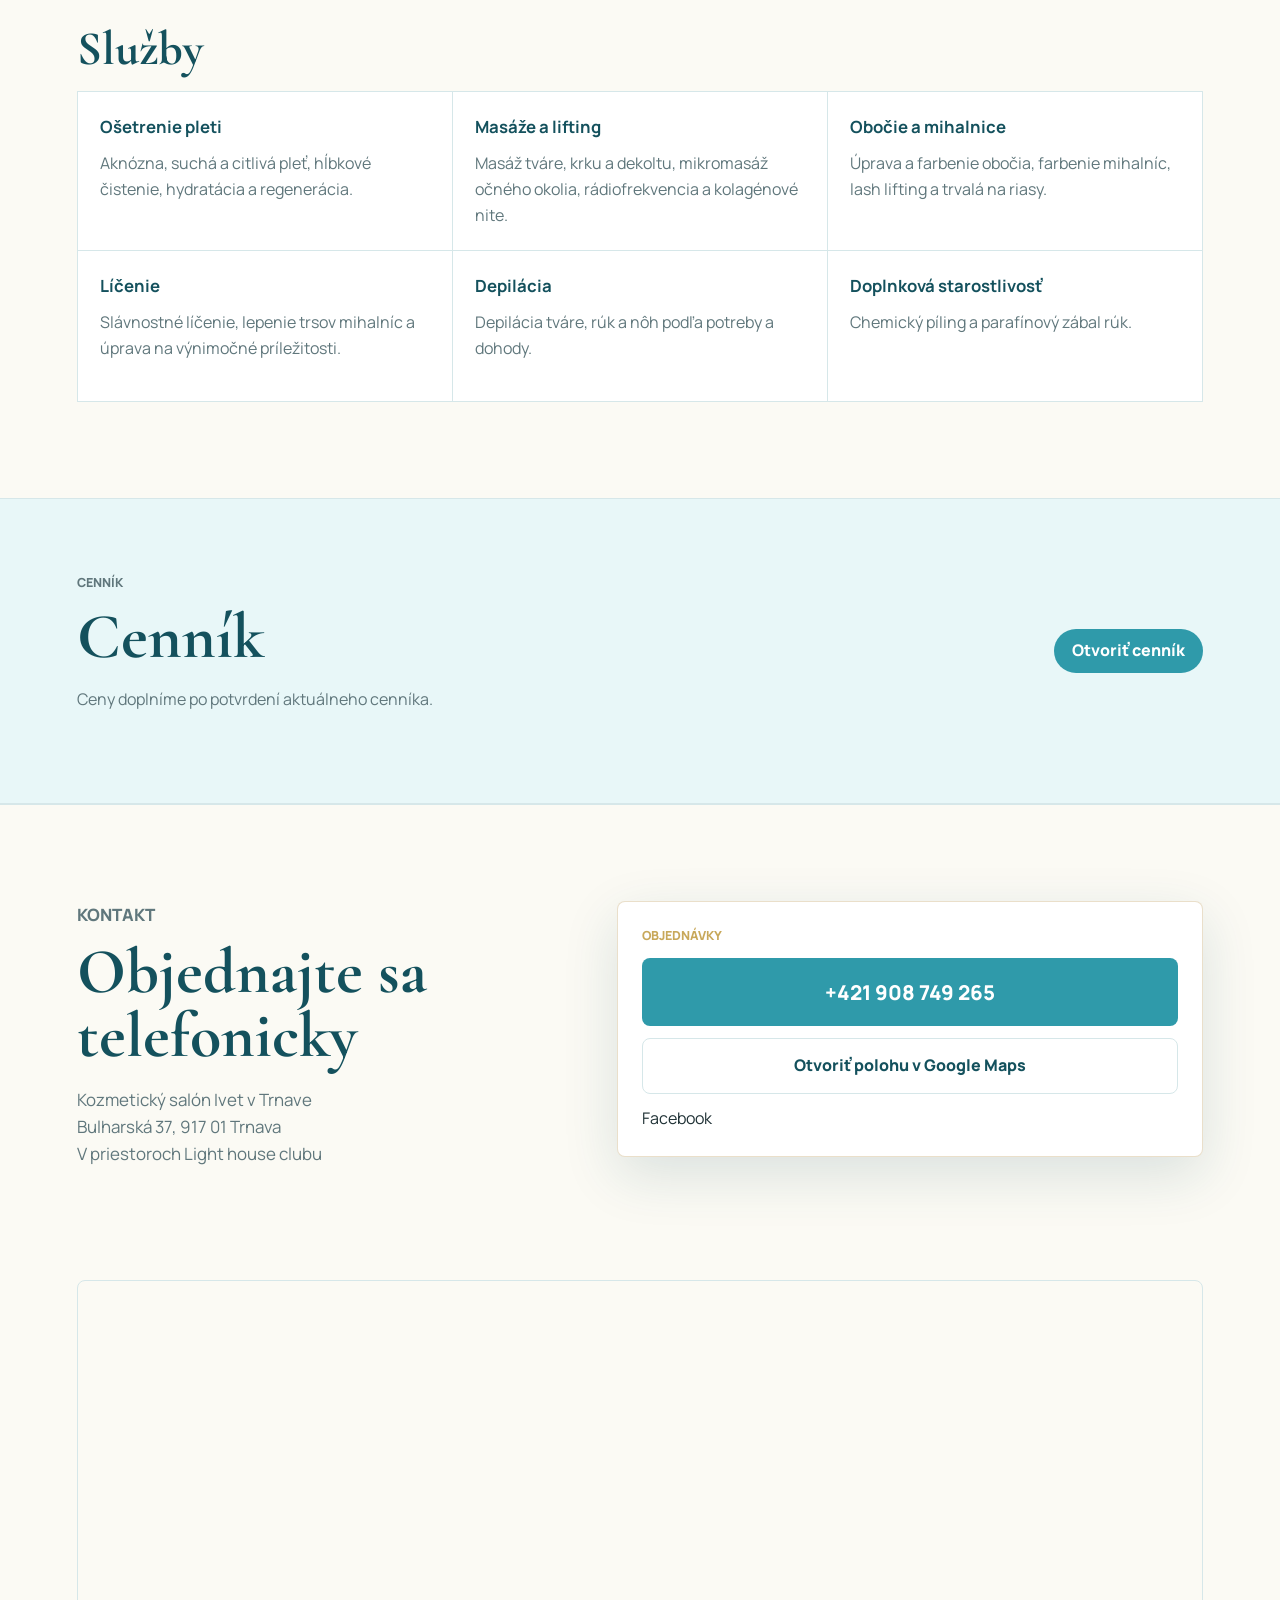
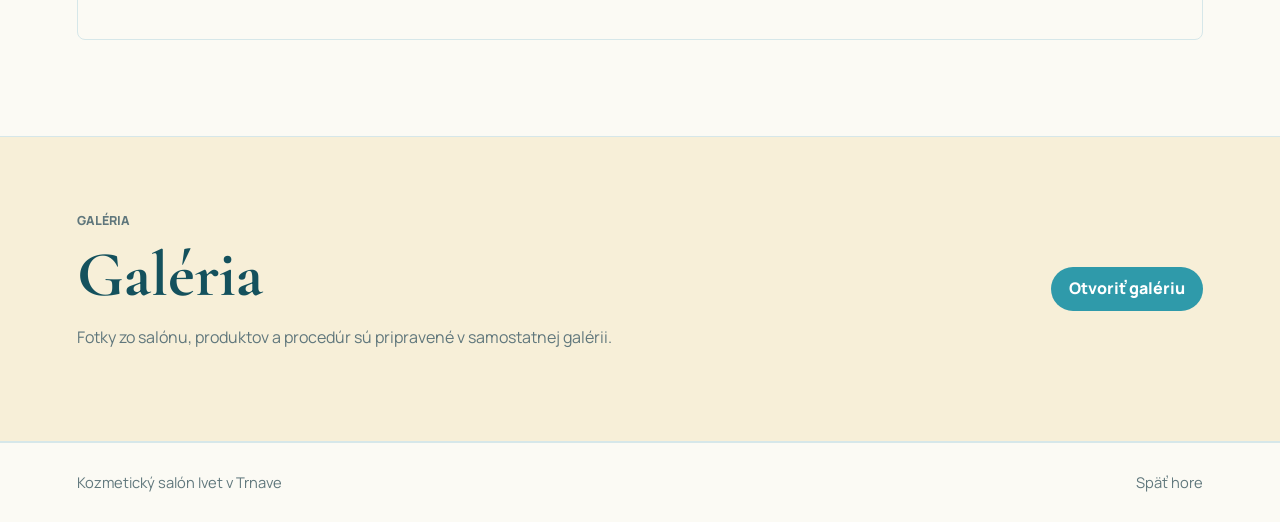
==== commit 6380cae6: "Shorten Facebook link label" ====
--- a/index.html
+++ b/index.html
@@ -145,7 +145,7 @@
             href="https://www.facebook.com/kozmetickysalonivet"
             target="_blank"
             rel="noreferrer"
-            >facebook.com/kozmetickysalonivet</a
+            >Facebook</a
           >
         </div>
       </section>
